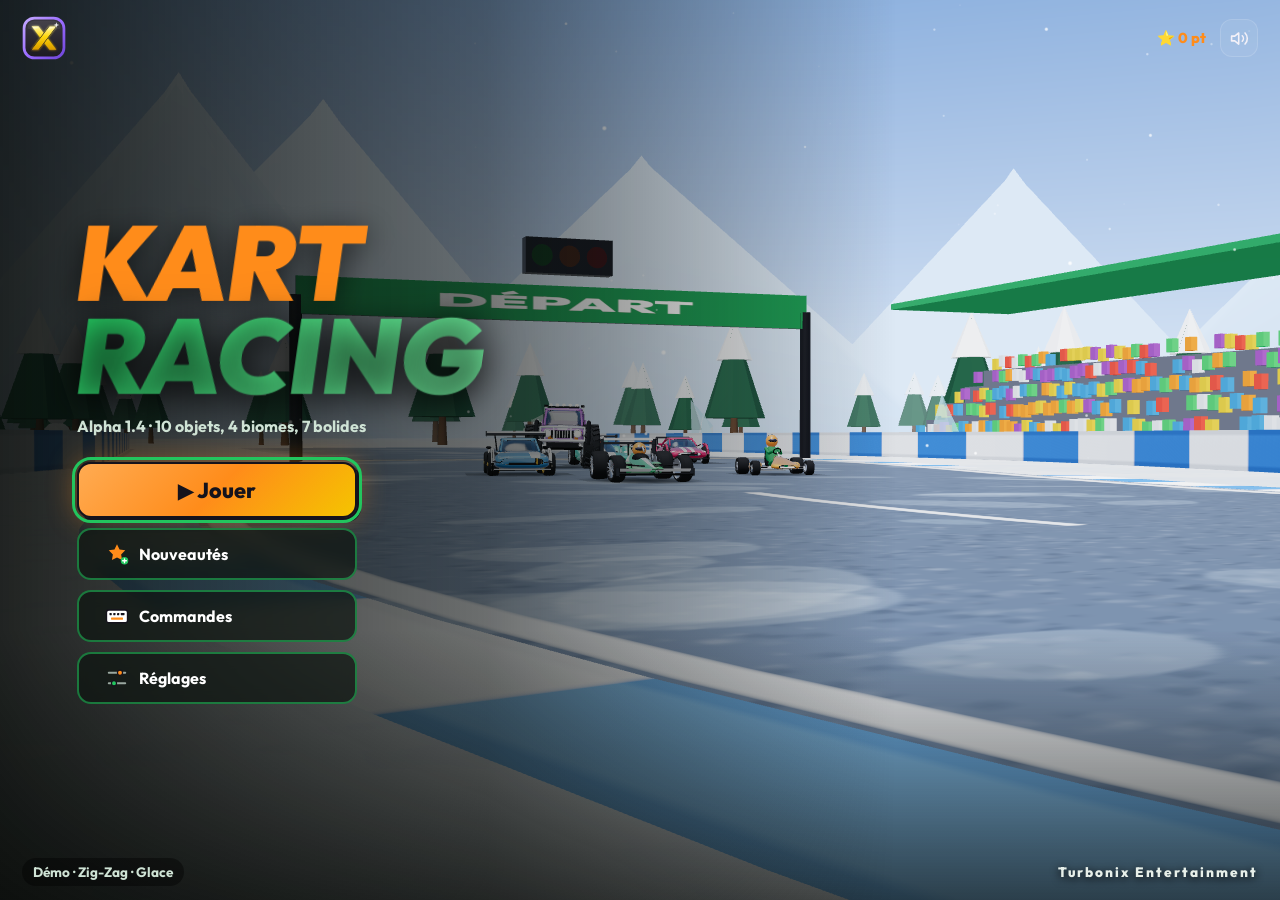
==== src/index.html @ 61559fd5 "Kart Racing Alpha 1.4 : objets, biomes, cinématiques et refonte complète Premier commit du projet. I" ====
<!DOCTYPE html>
<html lang="fr">
<head>
    <meta charset="UTF-8">
    <meta name="viewport" content="width=device-width, initial-scale=1, viewport-fit=cover">
    <meta name="theme-color" content="#0d0c12">
    <title>Kart Racing — Turbonix</title>
    <link rel="icon" href="./logo.svg" type="image/svg+xml">
    <script>
        // Applique le thème avant l'affichage pour éviter un flash
        (function () {
            var theme = null;
            try { theme = JSON.parse(localStorage.getItem('kartRacing_v2')).settings.theme; } catch (e) {}
            document.documentElement.dataset.theme = theme || (matchMedia('(prefers-color-scheme: light)').matches ? 'light' : 'dark');
        })();
    </script>
    <!-- build:css -->
    <link rel="stylesheet" href="./turbonix.css">
    <link rel="stylesheet" href="./style.css">
    <!-- /build:css -->
</head>
<body>
    <div id="game-canvas" aria-hidden="true"></div>

    <!-- =================== CHARGEMENT =================== -->
    <div id="loading" role="status" aria-live="polite">
        <div class="load-inner">
            <img class="load-logo" src="./logo.svg" alt="" width="84" height="84">
            <div class="load-title">Kart <span>Racing</span></div>
            <div id="load-sub" class="load-sub">Turbonix Entertainment</div>
            <div class="load-track">
                <div class="load-road"></div>
                <div id="load-car" class="load-car" aria-hidden="true">
                    <svg viewBox="0 0 64 28"><path d="M6 20h52c2 0 3-1 3-3v-3c0-2-2-3-4-3l-9-1-8-6H22l-8 6-7 1c-2 0-4 2-4 4v2c0 2 1 3 3 3z" fill="#ff8c1a"/><path d="M23 7h15l6 4H18z" fill="#bfe8ff"/><circle cx="17" cy="21" r="5" fill="#15131c"/><circle cx="47" cy="21" r="5" fill="#15131c"/><circle cx="17" cy="21" r="2" fill="#ddd"/><circle cx="47" cy="21" r="2" fill="#ddd"/><rect x="28" y="12" width="14" height="3" rx="1" fill="#22c55e"/></svg>
                </div>
                <div id="load-bar" class="load-bar"><span id="load-fill"></span></div>
            </div>
            <div class="load-row"><span id="load-label">Démarrage</span><span id="load-pct">0 %</span></div>
            <p id="load-tip" class="load-tip"></p>
        </div>
        <p class="load-studio">Turbonix Entertainment</p>
    </div>

    <!-- =================== ÉCRAN TITRE =================== -->
    <div id="title" class="title-screen" hidden>
        <div class="title-vignette" aria-hidden="true"></div>
        <div class="title-top">
            <span class="logo"><img src="./logo.svg" alt="Logo Turbonix" width="44" height="44"></span>
            <div class="title-top-right">
                <span id="title-points" class="points-pill"></span>
                <button id="title-sound" class="hbtn" title="Sons" aria-label="Activer ou couper les sons">
                    <svg class="on" viewBox="0 0 24 24"><path d="M11 5 6 9H2v6h4l5 4z"/><path d="M15.5 8.5a5 5 0 0 1 0 7"/><path d="M19 5a10 10 0 0 1 0 14"/></svg>
                    <svg class="off" viewBox="0 0 24 24"><path d="M11 5 6 9H2v6h4l5 4z"/><path d="m22 9-6 6"/><path d="m16 9 6 6"/></svg>
                </button>
            </div>
        </div>
        <div class="title-main">
            <h1 class="game-logo"><span class="l1">KART</span><span class="l2">RACING</span></h1>
            <p class="title-version"><span id="title-version"></span> · <span id="title-tagline">10 objets, 4 biomes, 7 bolides</span></p>
            <nav class="title-menu" aria-label="Menu principal">
                <button id="t-play" class="btn btn-primary">▶ Jouer</button>
                <button id="t-news" class="btn title-btn"><span data-icon="news"></span>Nouveautés</button>
                <button id="t-help" class="btn title-btn"><span data-icon="keys"></span>Commandes</button>
                <button id="t-settings" class="btn title-btn"><span data-icon="settings"></span>Réglages</button>
            </nav>
        </div>
        <div class="title-bottom">
            <span id="demo-tag" class="demo-tag"></span>
            <span class="title-studio">Turbonix Entertainment</span>
        </div>
    </div>

    <!-- =================== PRÉPARATION DE LA COURSE =================== -->
    <div id="menu" class="screen" hidden>
        <div class="bg-blobs" aria-hidden="true"><span></span><span></span><span></span></div>

        <header class="site-header">
            <div class="header-inner">
                <div class="header-left">
                    <button id="btn-home" class="hbtn" title="Accueil" aria-label="Retour à l'accueil"><svg viewBox="0 0 24 24"><path d="M15 18l-6-6 6-6"/></svg></button>
                    <h1 class="site-title">Kart <span>Racing</span> <small id="version" class="version-tag"></small></h1>
                </div>
                <div class="header-right">
                    <span id="points-display" class="points-pill" title="Points de médailles"></span>
                    <button id="btn-sound" class="hbtn" title="Sons activés" aria-label="Activer ou couper les sons">
                        <svg class="on" viewBox="0 0 24 24"><path d="M11 5 6 9H2v6h4l5 4z"/><path d="M15.5 8.5a5 5 0 0 1 0 7"/><path d="M19 5a10 10 0 0 1 0 14"/></svg>
                        <svg class="off" viewBox="0 0 24 24"><path d="M11 5 6 9H2v6h4l5 4z"/><path d="m22 9-6 6"/><path d="m16 9 6 6"/></svg>
                    </button>
                    <button id="btn-help" class="hbtn" title="Commandes" aria-label="Voir les commandes">
                        <svg viewBox="0 0 24 24"><rect x="2" y="6" width="20" height="13" rx="2"/><path d="M6 10h.01M10 10h.01M14 10h.01M18 10h.01M7 15h10"/></svg>
                    </button>
                    <button id="btn-settings" class="hbtn" title="Réglages" aria-label="Ouvrir les réglages">
                        <svg viewBox="0 0 24 24"><path d="M4 7h10M18 7h2M4 17h2M10 17h10"/><circle cx="16" cy="7" r="2"/><circle cx="8" cy="17" r="2"/></svg>
                    </button>
                    <button id="btn-theme" class="theme-toggle" aria-label="Changer de thème" title="Mode sombre / clair">
                        <span class="theme-icon sun">☀️</span>
                        <span class="theme-icon moon">🌙</span>
                    </button>
                    <span class="logo" aria-label="Turbonix Entertainment"><img src="./logo.svg" alt="Logo Turbonix" width="44" height="44"></span>
                </div>
            </div>
        </header>

        <main class="container">
            <section class="card full play">
                <div class="stage-top">
                    <div id="mode-tabs" class="presets" role="radiogroup" aria-label="Mode de jeu"></div>
                    <p id="mode-desc" class="mode-desc"></p>
                </div>
                <div class="stage-zone showroom">
                    <div id="preview" class="preview"></div>
                    <button id="prev-car" class="arrow-btn left" aria-label="Véhicule précédent">‹</button>
                    <button id="next-car" class="arrow-btn right" aria-label="Véhicule suivant">›</button>
                    <div class="showroom-label">
                        <strong id="car-name"></strong>
                        <small id="car-desc"></small>
                    </div>
                </div>
                <div class="actions start-actions">
                    <button id="start-btn" class="btn btn-primary">🏁 Lance la course !</button>
                </div>
                <p class="hint">Astuce : <kbd>Maj</kbd> pour un saut synchro, maintiens-le en tournant pour drifter · <kbd>E</kbd> lance un objet</p>
            </section>

            <section class="card">
                <div class="card-head"><h2>Véhicule <span id="player-label" class="muted"></span></h2></div>
                <div id="vehicle-grid" class="vehicle-grid" role="radiogroup" aria-label="Véhicule"></div>
                <div id="carStatsDisplay" class="bars car-bars"></div>
                <div class="divider">
                    <h3 class="first-h3">Couleur</h3>
                    <div id="colorPicker" class="swatches" role="radiogroup" aria-label="Couleur du véhicule"></div>
                </div>
                <div id="p2-panel" class="divider" hidden>
                    <h3 class="first-h3">Joueur 2</h3>
                    <div class="options-row">
                        <label class="field">Véhicule <select id="p2-vehicle" class="select"></select></label>
                        <label class="field">Couleur <select id="p2-color" class="select"></select></label>
                    </div>
                </div>
            </section>

            <section class="card">
                <div class="card-head"><h2>Circuit</h2></div>
                <div id="track-grid" class="track-grid" role="radiogroup" aria-label="Circuit"></div>
                <p id="track-desc" class="muted small track-desc"></p>
                <h3>Biome</h3>
                <div id="biome-grid" class="biome-grid" role="radiogroup" aria-label="Biome"></div>
                <p id="biome-desc" class="muted small"></p>
                <div class="options-row divider">
                    <label id="lap-field" class="field">Tours
                        <select id="lapCount" class="select">
                            <option value="1">1 tour</option>
                            <option value="3">3 tours</option>
                            <option value="5">5 tours</option>
                            <option value="10">10 tours</option>
                            <option value="20">20 tours</option>
                        </select>
                    </label>
                    <label id="bots-field" class="field">Adversaires
                        <select id="botCount" class="select">
                            <option value="0">Aucun</option>
                            <option value="1">1</option>
                            <option value="3">3</option>
                            <option value="5">5</option>
                        </select>
                    </label>
                    <label id="diff-field" class="field">Difficulté
                        <select id="difficulty" class="select">
                            <option value="easy">Facile</option>
                            <option value="normal">Normal</option>
                            <option value="hard">Difficile</option>
                        </select>
                    </label>
                </div>
                <div id="best-time-display" class="info alt best-time"></div>
            </section>

            <section class="card full">
                <div class="card-head"><h2>Les 10 objets des boîtes mystère</h2><span class="muted small">Ramasse une boîte, puis lance l'objet avec <kbd>E</kbd></span></div>
                <div id="items-grid" class="items-grid"></div>
            </section>
        </main>

        <footer class="site-footer">
            <p><span id="year"></span> Turbonix Entertainment. Tous droits réservés.</p>
        </footer>
    </div>

    <!-- =================== EN COURSE =================== -->
    <div id="hud-root" hidden></div>
    <canvas id="minimap" width="220" height="220" hidden aria-hidden="true"></canvas>
    <button id="pause-btn" class="hbtn" hidden aria-label="Pause" title="Pause (Échap)">
        <svg viewBox="0 0 24 24"><path d="M8 5v14M16 5v14"/></svg>
    </button>
    <div id="countdown" aria-live="assertive"></div>

    <!-- Cinématique : bandes noires et carte du circuit -->
    <div id="intro" hidden>
        <div class="cine-bar top"></div>
        <div class="cine-bar bottom"></div>
        <div class="intro-card">
            <small id="intro-kicker"></small>
            <strong id="intro-track"></strong>
            <span id="intro-biome"></span>
        </div>
        <p class="intro-skip">Appuie sur une touche pour passer</p>
    </div>
    <div id="finish-banner" hidden><span id="finish-text"></span><small id="finish-sub"></small></div>
    <div id="cut-flash" aria-hidden="true"></div>

    <div id="touch-controls" hidden>
        <div class="touch-left">
            <button data-touch="left" aria-label="Gauche">◀</button>
            <button data-touch="right" aria-label="Droite">▶</button>
        </div>
        <div class="touch-right">
            <button data-touch="item" aria-label="Objet">★</button>
            <button data-touch="jump" aria-label="Saut">⤒</button>
            <button data-touch="drift" aria-label="Saut synchro et drift">⟳</button>
            <button data-touch="brake" aria-label="Frein">■</button>
            <button data-touch="gas" class="gas" aria-label="Accélérer">▲</button>
        </div>
    </div>

    <!-- =================== SUPERPOSITIONS =================== -->
    <div id="pause-overlay" class="overlay" hidden>
        <div class="panel">
            <h2>Pause</h2>
            <button id="resume-btn" class="btn btn-primary">▶ Reprendre</button>
            <button id="restart-btn" class="btn btn-ghost">🔁 Recommencer</button>
            <button id="pause-help-btn" class="btn btn-ghost">⌨️ Commandes</button>
            <button id="pause-settings-btn" class="btn btn-ghost">🎚️ Réglages</button>
            <button id="quit-btn" class="btn btn-ghost">🚪 Quitter</button>
        </div>
    </div>

    <div id="results-overlay" class="overlay" hidden>
        <div class="panel wide">
            <div id="results-title" class="result-title"></div>
            <p id="results-sub" class="muted small"></p>
            <div id="results-body"></div>
            <div class="row">
                <button id="results-next" class="btn btn-primary"></button>
                <button id="results-menu" class="btn btn-ghost">Menu</button>
            </div>
        </div>
    </div>

    <div id="help-overlay" class="overlay top" hidden>
        <div class="panel wide">
            <h2>Commandes</h2>
            <div class="help-grid">
                <div>
                    <h3>⌨️ Clavier (solo)</h3>
                    <table class="keys">
                        <tr><td>Accélérer</td><td><kbd>Z</kbd> ou <kbd>W</kbd> / <kbd>↑</kbd></td></tr>
                        <tr><td>Freiner, reculer</td><td><kbd>S</kbd> / <kbd>↓</kbd></td></tr>
                        <tr><td>Tourner</td><td><kbd>Q</kbd> ou <kbd>A</kbd> et <kbd>D</kbd> / <kbd>←</kbd> <kbd>→</kbd></td></tr>
                        <tr><td>Saut synchro</td><td>appuie sur <kbd>Maj</kbd></td></tr>
                        <tr><td>Drift</td><td>garde <kbd>Maj</kbd> en tournant</td></tr>
                        <tr><td>Lancer un objet</td><td><kbd>E</kbd></td></tr>
                        <tr><td>Grand saut (Monster Truck)</td><td><kbd>Espace</kbd></td></tr>
                        <tr><td>Retour sur la piste</td><td><kbd>R</kbd></td></tr>
                        <tr><td>Changer de caméra</td><td><kbd>C</kbd></td></tr>
                        <tr><td>Pause / Son</td><td><kbd>Échap</kbd> / <kbd>M</kbd></td></tr>
                    </table>
                </div>
                <div>
                    <h3>👥 2 joueurs</h3>
                    <table class="keys">
                        <tr><td>J1</td><td><kbd>Z</kbd><kbd>Q</kbd><kbd>S</kbd><kbd>D</kbd>, <kbd>Maj G</kbd> saut et drift, <kbd>E</kbd> objet, <kbd>Espace</kbd> grand saut, <kbd>R</kbd> retour</td></tr>
                        <tr><td>J2</td><td><kbd>↑</kbd><kbd>←</kbd><kbd>↓</kbd><kbd>→</kbd>, <kbd>Maj D</kbd> saut et drift, <kbd>L</kbd> objet, <kbd>Entrée</kbd> grand saut, <kbd>K</kbd> retour</td></tr>
                    </table>
                    <h3>🎮 Manette</h3>
                    <p class="muted small">Gâchette droite ou A : accélérer. Gâchette gauche ou B : freiner. Stick : tourner. Bumper : saut synchro et drift. X : objet. Y : grand saut. Start : pause.</p>
                    <h3>💡 Astuces</h3>
                    <p class="muted small">Le saut synchro passe par-dessus les flaques. Garde le drift dans un virage : la fumée passe au vert puis à l'orange, relâche pour un boost. Sur la glace, freine plus tôt.</p>
                </div>
            </div>
            <div class="row"><button id="help-close" class="btn btn-primary">Fermer</button></div>
        </div>
    </div>

    <div id="news-overlay" class="overlay top" hidden>
        <div class="panel wide news-panel">
            <h2>Nouveautés</h2>
            <div id="news-body" class="news-body"></div>
            <div class="row"><button id="news-close" class="btn btn-primary">Fermer</button></div>
        </div>
    </div>

    <div id="settings-overlay" class="overlay top" hidden>
        <div class="panel">
            <h2>Réglages</h2>
            <label class="field">🎵 Musique <input id="set-music" class="range" type="range" min="0" max="1" step="0.05"></label>
            <label class="field">🔊 Effets <input id="set-sfx" class="range" type="range" min="0" max="1" step="0.05"></label>
            <label class="switch"><input id="set-muted" type="checkbox"><span class="switch-track"><span class="switch-thumb"></span></span>Couper tout le son</label>
            <label class="switch"><input id="set-shadows" type="checkbox"><span class="switch-track"><span class="switch-thumb"></span></span>Ombres (à couper sur une petite machine)</label>
            <label class="switch"><input id="set-intro" type="checkbox"><span class="switch-track"><span class="switch-thumb"></span></span>Cinématique avant chaque course</label>
            <div class="row">
                <button id="reset-btn" class="btn btn-small btn-danger">Effacer la progression</button>
                <button id="settings-close" class="btn btn-small">Fermer</button>
            </div>
        </div>
    </div>

    <div id="confirm-overlay" class="overlay top" hidden>
        <div class="panel">
            <h2 id="confirm-message"></h2>
            <div class="row">
                <button id="confirm-no" class="btn btn-small">Non</button>
                <button id="confirm-yes" class="btn btn-small btn-danger">Oui</button>
            </div>
        </div>
    </div>

    <div id="fatal-overlay" class="overlay top" hidden>
        <div class="panel">
            <h2>Impossible de lancer le jeu</h2>
            <p id="fatal-message" class="muted"></p>
        </div>
    </div>

    <!-- build:changelog -->
    <script type="text/markdown" id="changelog-src"></script>
    <!-- /build:changelog -->

    <noscript><p style="color:#fff;padding:20px">Kart Racing a besoin de JavaScript pour fonctionner.</p></noscript>

    <!-- build:importmap -->
    <script type="importmap">{ "imports": { "three": "../vendor/three.module.js" } }</script>
    <!-- /build:importmap -->
    <!-- build:main -->
    <script type="module" src="./main.js"></script>
    <!-- /build:main -->
    <script nomodule>document.getElementById('fatal-overlay').hidden = false; document.getElementById('fatal-message').textContent = 'Ce navigateur est trop ancien. Essaie une version récente de Chrome, Edge ou Firefox.';</script>
</body>
</html>
---- src/turbonix.css ----
/* ==========================================================================
   TURBONIX — Style commun des mini-sites Turbonix Entertainment
   Version 1.0 · tiré du site « Pile ou Face »
   Documentation complète : STYLE-TURBONIX.md

   À mettre dans le <head> de chaque site :
     <link rel="preconnect" href="https://fonts.googleapis.com">
     <link rel="preconnect" href="https://fonts.gstatic.com" crossorigin>
     <link href="https://fonts.googleapis.com/css2?family=Outfit:wght@400;500;600;700;800;900&display=swap" rel="stylesheet">
     <link rel="stylesheet" href="turbonix.css">
   ========================================================================== */


/* ---------- 1. Couleurs, polices, arrondis (variables) ---------- */

:root {
  /* Couleurs de marque (identiques en clair et en sombre) */
  --yellow: #ffd60a;
  --yellow-light: #ffe45c;
  --yellow-dark: #e6b800;
  --mauve: #9b6dff;
  --mauve-light: #c9b0ff;
  --mauve-dark: #6f45d9;
  --mauve-deep: #2d1b57;
  --black: #0d0c12;
  --ink: #15131c;
  --white: #ffffff;

  /* Thème clair */
  --bg: #f4f2fa;
  --surface: rgba(255, 255, 255, 0.72);
  --surface-solid: #ffffff;
  --surface-2: rgba(236, 233, 245, 0.85);
  --text: #15131c;
  --muted: #6b6878;
  --border: rgba(120, 110, 150, 0.22);
  --mauve-soft: rgba(155, 109, 255, 0.14);
  --btn-shadow: #15131c;
  --shadow: 0 10px 40px rgba(60, 40, 120, 0.12);
  --warn: #a87900;
  --error: #d6336c;
  --stage-bg: radial-gradient(ellipse at 50% 30%, #3f3558 0%, #241d33 55%, #15111d 100%);
  --blob-1: rgba(255, 214, 10, 0.35);
  --blob-2: rgba(155, 109, 255, 0.35);
  --blob-3: rgba(155, 109, 255, 0.2);

  /* Formes et mouvements */
  --radius: 20px;
  --ease: cubic-bezier(0.22, 0.8, 0.3, 1);
  --spring: cubic-bezier(0.34, 1.56, 0.64, 1);
  --font: "Outfit", "Segoe UI", system-ui, -apple-system, sans-serif;
  --mono: Consolas, "Courier New", monospace;
}

:root[data-theme="dark"] {
  --bg: #08070c;
  --surface: rgba(22, 20, 31, 0.72);
  --surface-solid: #16141f;
  --surface-2: rgba(38, 34, 52, 0.8);
  --text: #f3f1f8;
  --muted: #a39fb3;
  --border: rgba(155, 109, 255, 0.18);
  --mauve-soft: rgba(155, 109, 255, 0.18);
  --btn-shadow: #9b6dff;
  --shadow: 0 10px 40px rgba(0, 0, 0, 0.5);
  --warn: #ffd60a;
  --error: #ff6b9a;
  --stage-bg: radial-gradient(ellipse at 50% 30%, #2a1f45 0%, #140f22 55%, #0a0812 100%);
  --blob-1: rgba(255, 214, 10, 0.16);
  --blob-2: rgba(155, 109, 255, 0.3);
  --blob-3: rgba(111, 69, 217, 0.25);
}


/* ---------- 2. Base ---------- */

* { box-sizing: border-box; margin: 0; padding: 0; }

html { scroll-behavior: smooth; }

body {
  font-family: var(--font);
  background: var(--bg);
  color: var(--text);
  min-height: 100vh;
  display: flex;
  flex-direction: column;
  overflow-x: hidden;
  transition: background 0.5s var(--ease), color 0.5s var(--ease);
}

button { font: inherit; cursor: pointer; color: inherit; }
input, select, textarea { font: inherit; color: var(--text); }
input:focus, select:focus, textarea:focus {
  outline: none;
  border-color: var(--mauve) !important;
  box-shadow: 0 0 0 4px var(--mauve-soft);
}

.hidden { display: none !important; }
.muted { color: var(--muted); }
.small { font-size: 0.85rem; }
.error { color: var(--error); font-size: 0.82rem; }
.warn { color: var(--warn); font-size: 0.82rem; }

code, kbd {
  font-family: var(--mono);
  background: var(--surface-2);
  border: 1px solid var(--border);
  border-radius: 5px;
  padding: 0 5px;
  font-size: 0.85em;
}

h2 { font-size: 1.3rem; font-weight: 800; letter-spacing: -0.3px; }
/* Petit losange jaune → mauve devant chaque titre de carte */
h2::before {
  content: "";
  display: inline-block;
  width: 10px;
  height: 10px;
  margin-right: 10px;
  border-radius: 3px;
  background: linear-gradient(135deg, var(--yellow), var(--mauve));
  vertical-align: middle;
  transform: rotate(45deg);
}
h3 { font-size: 1rem; font-weight: 700; margin: 20px 0 10px; }


/* ---------- 3. Fond animé (3 taches floues qui dérivent) ---------- */
/* <div class="bg-blobs" aria-hidden="true"><span></span><span></span><span></span></div> */

.bg-blobs {
  position: fixed;
  inset: 0;
  z-index: -1;
  overflow: hidden;
  pointer-events: none;
}
.bg-blobs span {
  position: absolute;
  width: 55vmax;
  height: 55vmax;
  border-radius: 50%;
  filter: blur(80px);
  animation: tx-drift 26s ease-in-out infinite alternate;
  transition: background 0.6s;
}
.bg-blobs span:nth-child(1) { background: var(--blob-1); top: -20vmax; right: -15vmax; }
.bg-blobs span:nth-child(2) { background: var(--blob-2); bottom: -25vmax; left: -20vmax; animation-duration: 32s; }
.bg-blobs span:nth-child(3) { background: var(--blob-3); top: 30%; left: 40%; width: 35vmax; height: 35vmax; animation-duration: 22s; }


/* ---------- 4. Header ---------- */

.site-header {
  background: rgba(13, 12, 18, 0.88);
  backdrop-filter: blur(14px);
  -webkit-backdrop-filter: blur(14px);
  border-bottom: 3px solid var(--yellow);
  box-shadow: 0 4px 30px rgba(255, 214, 10, 0.12);
  position: sticky;
  top: 0;
  z-index: 20;
}
.header-inner {
  max-width: 1240px;
  margin: 0 auto;
  padding: 12px 20px;
  display: flex;
  align-items: center;
  justify-content: space-between;
  gap: 12px;
}
.site-title {
  color: var(--white);
  font-size: 1.6rem;
  font-weight: 900;
  letter-spacing: -0.5px;
  white-space: nowrap;
}
/* Le mot mis en avant dans le titre (ex. « ou » dans « Pile ou Face ») */
.site-title span {
  background: linear-gradient(120deg, var(--mauve), var(--mauve-light));
  -webkit-background-clip: text;
  background-clip: text;
  color: transparent;
}
.header-right { display: flex; align-items: center; gap: 8px; }
.logo img { display: block; transition: transform 0.5s var(--spring); }
.logo:hover img { transform: rotate(-10deg) scale(1.1); }

/* Boutons-icônes du header (son, vibration, partage, effacer…) */
.hbtn {
  width: 38px;
  height: 38px;
  display: grid;
  place-items: center;
  border-radius: 12px;
  border: 1.5px solid rgba(255, 255, 255, 0.14);
  background: rgba(255, 255, 255, 0.06);
  color: #f3f1f8;
  transition: background 0.25s, border-color 0.25s, transform 0.3s var(--spring), color 0.25s;
}
.hbtn svg {
  width: 19px;
  height: 19px;
  fill: none;
  stroke: currentColor;
  stroke-width: 2;
  stroke-linecap: round;
  stroke-linejoin: round;
}
.hbtn:hover { border-color: var(--mauve); background: rgba(155, 109, 255, 0.2); transform: translateY(-2px); }
.hbtn:active { transform: scale(0.92); }
/* Bouton à deux états : <svg class="on">…</svg><svg class="off">…</svg>, classe .off sur le bouton */
.hbtn .off { display: none; }
.hbtn.off { color: #8a879a; }
.hbtn.off .on { display: none; }
.hbtn.off .off { display: block; }
.hbtn.danger:hover { border-color: #ff6b9a; background: rgba(255, 107, 154, 0.18); color: #ff8fb3; }

/* Interrupteur clair / sombre */
.theme-toggle {
  position: relative;
  width: 64px;
  height: 34px;
  border-radius: 999px;
  border: 2px solid var(--mauve);
  background: #26222f;
  overflow: hidden;
  flex-shrink: 0;
}
.theme-toggle::after {
  content: "";
  position: absolute;
  top: 4px;
  left: 4px;
  width: 22px;
  height: 22px;
  border-radius: 50%;
  background: var(--yellow);
  box-shadow: 0 0 12px rgba(255, 214, 10, 0.7);
  transition: transform 0.5s var(--spring), background 0.4s, box-shadow 0.4s;
}
:root[data-theme="dark"] .theme-toggle::after {
  transform: translateX(30px);
  background: var(--mauve);
  box-shadow: 0 0 12px rgba(155, 109, 255, 0.8);
}
.theme-icon { position: absolute; top: 50%; font-size: 0.8rem; transform: translateY(-50%); transition: opacity 0.3s; }
.theme-icon.sun { right: 8px; }
.theme-icon.moon { left: 8px; opacity: 0; }
:root[data-theme="dark"] .theme-icon.sun { opacity: 0; }
:root[data-theme="dark"] .theme-icon.moon { opacity: 1; }


/* ---------- 5. Disposition de la page ---------- */

.container {
  flex: 1;
  width: 100%;
  max-width: 1240px;
  margin: 0 auto;
  padding: 28px 20px 48px;
  display: grid;
  grid-template-columns: 1.15fr 1fr;
  gap: 22px;
  align-items: start;
}
/* Carte qui prend toute la largeur (zone principale, personnalisation…) */
.full { grid-column: 1 / -1; }

.card {
  background: var(--surface);
  backdrop-filter: blur(18px);
  -webkit-backdrop-filter: blur(18px);
  border-radius: var(--radius);
  box-shadow: var(--shadow);
  padding: 24px;
  border: 1px solid var(--border);
  transition: background 0.5s var(--ease), border-color 0.5s var(--ease);
  animation: tx-rise 0.7s var(--ease) both;
  scroll-margin-top: 90px;
  min-width: 0;
}
.card:nth-child(2) { animation-delay: 0.08s; }
.card:nth-child(3) { animation-delay: 0.16s; }
.card:nth-child(4) { animation-delay: 0.24s; }

.card-head {
  display: flex;
  align-items: center;
  justify-content: space-between;
  flex-wrap: wrap;
  gap: 12px;
  margin-bottom: 14px;
}

/* Séparateur pointillé à l'intérieur d'une carte */
.divider { margin-top: 18px; padding-top: 14px; border-top: 1px dashed var(--border); }
.hint { text-align: center; margin-top: 14px; font-size: 0.8rem; color: var(--muted); }


/* ---------- 6. Boutons ---------- */

.btn {
  border: 2px solid var(--text);
  border-radius: 14px;
  padding: 12px 26px;
  font-weight: 700;
  background: var(--surface-solid);
  transition: transform 0.25s var(--spring), background 0.2s, box-shadow 0.25s, border-color 0.2s;
}
.btn:hover:not(:disabled) { transform: translateY(-2px); }
.btn:active:not(:disabled) { transform: translateY(2px) scale(0.98); }
.btn:disabled { opacity: 0.55; cursor: not-allowed; }

/* Bouton principal : jaune, ombre décalée « cartoon » + halo + reflet qui passe */
.btn-primary {
  position: relative;
  overflow: hidden;
  background: linear-gradient(135deg, var(--yellow-light), var(--yellow) 50%, #f5c400);
  color: var(--ink);
  border-color: var(--ink);
  box-shadow: 4px 4px 0 var(--btn-shadow), 0 0 30px rgba(255, 214, 10, 0.35);
  font-size: 1.2rem;
  font-weight: 800;
  min-width: 240px;
}
.btn-primary::after {
  content: "";
  position: absolute;
  inset: 0;
  background: linear-gradient(110deg, transparent 30%, rgba(255, 255, 255, 0.65) 50%, transparent 70%);
  transform: translateX(-120%);
  animation: tx-shine 3.5s ease-in-out infinite;
}
.btn-primary:hover:not(:disabled) { box-shadow: 6px 6px 0 var(--btn-shadow), 0 0 40px rgba(255, 214, 10, 0.5); }
.btn-primary:active:not(:disabled) { box-shadow: 1px 1px 0 var(--btn-shadow); }
/* Pendant une action (ajouter la classe .busy sur <body>), le bouton principal pulse */
body.busy .btn-primary { animation: tx-pulse 0.9s ease-in-out infinite; }

.btn-ghost:hover:not(:disabled) { background: var(--mauve-soft); border-color: var(--mauve); }

.btn-small {
  padding: 7px 13px;
  font-size: 0.85rem;
  border-width: 1.5px;
  border-radius: 10px;
}
.btn-small:hover:not(:disabled) { background: var(--mauve-soft); border-color: var(--mauve); }

.btn-danger { background: #e8336f; border-color: #e8336f; color: #fff; }
.btn-danger:hover:not(:disabled) { background: #cc2259 !important; border-color: #cc2259 !important; }

/* Petit bouton carré avec un emoji (ex. 🎲 « au hasard ») */
.icon-btn {
  width: 44px;
  min-height: 40px;
  flex-shrink: 0;
  border: 1.5px solid var(--border);
  border-radius: 12px;
  background: var(--surface-2);
  font-size: 1.1rem;
  transition: transform 0.4s var(--spring), border-color 0.2s;
}
.icon-btn:hover { border-color: var(--mauve); transform: rotate(-20deg) scale(1.08); }
.icon-btn:active { transform: rotate(200deg) scale(0.92); }

.actions { display: flex; gap: 12px; flex-wrap: wrap; justify-content: center; }


/* ---------- 7. Pastilles, sélecteurs, onglets ---------- */

/* Pastilles cliquables (préréglages : D4, D6… ou Euro, Dollar…) */
.presets { display: flex; flex-wrap: wrap; gap: 6px; }
.chip {
  border: 1.5px solid var(--border);
  background: var(--surface-2);
  border-radius: 999px;
  padding: 6px 13px;
  font-weight: 700;
  font-size: 0.88rem;
  transition: all 0.3s var(--spring);
}
.chip:hover { border-color: var(--mauve); transform: translateY(-2px); }
.chip.active {
  background: linear-gradient(135deg, var(--mauve), var(--mauve-dark));
  border-color: var(--mauve);
  color: var(--white);
  box-shadow: 0 4px 14px rgba(155, 109, 255, 0.4);
}

/* Choix entre 2 options avec une pilule mauve qui glisse.
   <div class="pill-switch" data-active="0"><span class="pill-indicator"></span>
     <button class="active">🪙 Pièce</button><button>🎲 Dé</button></div>
   Mettre data-active="1" pour la 2e option. */
.pill-switch {
  position: relative;
  display: grid;
  grid-template-columns: 1fr 1fr;
  width: 240px;
  padding: 4px;
  border-radius: 999px;
  background: var(--surface-2);
  border: 1px solid var(--border);
}
.pill-indicator {
  position: absolute;
  top: 4px;
  bottom: 4px;
  left: 4px;
  width: calc(50% - 4px);
  border-radius: 999px;
  background: linear-gradient(135deg, var(--mauve), var(--mauve-dark));
  box-shadow: 0 4px 16px rgba(155, 109, 255, 0.45);
  transition: transform 0.5s var(--spring);
}
.pill-switch[data-active="1"] .pill-indicator { transform: translateX(100%); }
.pill-switch button {
  position: relative;
  border: none;
  background: none;
  padding: 8px 0;
  font-weight: 700;
  border-radius: 999px;
  transition: color 0.3s;
}
.pill-switch button.active { color: var(--white); }

/* Petit sélecteur à chiffres avec indicateur jaune (ex. « Comparer 1 · 2 · 3 »).
   Mettre data-active="0|1|2" sur .seg */
.seg {
  position: relative;
  display: grid;
  grid-template-columns: repeat(3, 40px);
  padding: 3px;
  border-radius: 12px;
  background: var(--surface-2);
  border: 1px solid var(--border);
}
.seg button { position: relative; border: none; background: none; padding: 5px 0; font-weight: 800; transition: color 0.3s; }
.seg button.active { color: var(--ink); }
.seg-indicator {
  position: absolute;
  top: 3px;
  bottom: 3px;
  left: 3px;
  width: 40px;
  border-radius: 9px;
  background: var(--yellow);
  box-shadow: 0 0 14px rgba(255, 214, 10, 0.45);
  transition: transform 0.45s var(--spring);
}
.seg[data-active="1"] .seg-indicator { transform: translateX(40px); }
.seg[data-active="2"] .seg-indicator { transform: translateX(80px); }

/* Onglets (ex. objets A / B / C) */
.tabs { display: flex; gap: 8px; margin-bottom: 14px; flex-wrap: wrap; }
.tab {
  display: flex;
  align-items: center;
  gap: 8px;
  padding: 5px 12px 5px 5px;
  border-radius: 12px;
  border: 1.5px solid var(--border);
  background: var(--surface-2);
  font-weight: 700;
  transition: all 0.25s var(--ease);
}
.tab.active { border-color: var(--mauve); background: var(--mauve-soft); box-shadow: 0 0 16px rgba(155, 109, 255, 0.25); }

/* Badge lettre (A mauve nuit, B jaune, C blanc) */
.badge {
  display: inline-grid;
  place-items: center;
  width: 26px;
  height: 26px;
  border-radius: 8px;
  font-weight: 900;
  font-size: 0.85rem;
  background: var(--mauve-deep);
  color: var(--yellow);
  flex-shrink: 0;
}
.badge.b { background: var(--yellow); color: var(--ink); }
.badge.c { background: #ffffff; color: var(--mauve-dark); border: 1.5px solid var(--mauve); }


/* ---------- 8. Champs de saisie ---------- */

.field { display: flex; flex-direction: column; gap: 6px; }
.field label { font-weight: 600; font-size: 0.9rem; }
.field label small { color: var(--muted); font-weight: 400; }
.field-row { display: flex; gap: 8px; }
.field-row.wrap { flex-wrap: wrap; }
.input,
.field input[type="number"],
.field input[type="text"] {
  width: 180px;
  padding: 10px 12px;
  border: 1.5px solid var(--border);
  border-radius: 12px;
  background: var(--surface-2);
  font-weight: 700;
  font-size: 1rem;
  transition: border-color 0.2s, box-shadow 0.2s;
}
.input.grow { width: auto; flex: 1; min-width: 0; }

/* Interrupteur on/off
   <label class="switch"><input type="checkbox"><span class="switch-track"><span class="switch-thumb"></span></span>Texte</label> */
.switch { display: flex; align-items: center; gap: 10px; cursor: pointer; font-weight: 700; font-size: 0.9rem; }
.switch input { position: absolute; opacity: 0; pointer-events: none; }
.switch-track {
  width: 48px;
  height: 28px;
  border-radius: 999px;
  background: var(--border);
  position: relative;
  transition: background 0.3s var(--ease), box-shadow 0.3s;
  flex-shrink: 0;
}
.switch-thumb {
  position: absolute;
  top: 3px;
  left: 3px;
  width: 22px;
  height: 22px;
  border-radius: 50%;
  background: var(--white);
  box-shadow: 0 2px 5px rgba(0, 0, 0, 0.3);
  transition: transform 0.4s var(--spring);
}
.switch input:checked + .switch-track { background: var(--mauve); box-shadow: 0 0 14px rgba(155, 109, 255, 0.5); }
.switch input:checked + .switch-track .switch-thumb { transform: translateX(20px); }
.switch input:focus-visible + .switch-track { box-shadow: 0 0 0 4px var(--mauve-soft); }

/* Curseur dégradé mauve → jaune. Mettre style="--fill: 40%" pour la partie remplie */
.range {
  width: 100%;
  height: 8px;
  -webkit-appearance: none;
  appearance: none;
  border-radius: 99px;
  background: linear-gradient(90deg, var(--mauve), var(--yellow)) 0 / var(--fill, 0%) 100% no-repeat, var(--border);
  cursor: pointer;
}
.range::-webkit-slider-thumb {
  -webkit-appearance: none;
  width: 20px;
  height: 20px;
  border-radius: 50%;
  background: var(--white);
  border: 3px solid var(--mauve);
  box-shadow: 0 2px 8px rgba(155, 109, 255, 0.5);
  transition: transform 0.2s var(--spring);
}
.range::-webkit-slider-thumb:hover { transform: scale(1.2); }
.range::-moz-range-thumb {
  width: 16px;
  height: 16px;
  border-radius: 50%;
  background: var(--white);
  border: 3px solid var(--mauve);
}

/* Encadré d'information (mauve) ou d'avertissement (.info.alt, jaune) */
.info {
  background: var(--mauve-soft);
  border-left: 4px solid var(--mauve);
  padding: 11px 13px;
  border-radius: 10px;
  font-size: 0.88rem;
  margin-bottom: 12px;
  line-height: 1.45;
  transition: background 0.3s, border-color 0.3s;
}
.info.alt { background: rgba(255, 214, 10, 0.12); border-left-color: var(--yellow); }


/* ---------- 9. Liste de probabilités (une ligne par choix) ---------- */
/*
  <div class="prob-list">
    <div class="prob-row">
      <span class="prob-index">1</span>
      <input class="prob-name" value="Pile">
      <div class="prob-pct"><input value="50"><span class="eq"></span></div>
      <input class="range prob-range" type="range" min="0" max="100" step="0.01" style="--fill:50%">
    </div>
  </div>
  <div class="prob-total">Total : <strong>100 %</strong></div>
*/

.prob-list {
  display: flex;
  flex-direction: column;
  gap: 8px;
  max-height: 480px;
  overflow-y: auto;
  padding-right: 4px;
}
.prob-row {
  display: grid;
  grid-template-columns: auto 1fr 130px;
  grid-template-areas:
    "idx name pct"
    "idx range range";
  align-items: center;
  gap: 8px 10px;
  padding: 9px 11px;
  border-radius: 14px;
  background: var(--surface-2);
  border: 1px solid transparent;
  transition: background 0.3s, border-color 0.3s;
  animation: tx-rise 0.35s var(--ease) both;
}
.prob-row:hover { border-color: var(--border); }
.prob-row.flash { animation: tx-flash 1.2s var(--ease); }
.prob-index {
  grid-area: idx;
  min-width: 32px;
  height: 32px;
  padding: 0 6px;
  display: grid;
  place-items: center;
  background: linear-gradient(135deg, var(--mauve-deep), var(--ink));
  color: var(--yellow);
  border-radius: 10px;
  font-weight: 800;
  font-size: 0.8rem;
  align-self: start;
}
.prob-name {
  grid-area: name;
  width: 100%;
  min-width: 0;
  padding: 8px 10px;
  border: 1.5px solid var(--border);
  border-radius: 10px;
  background: var(--surface-solid);
  font-weight: 600;
}
.prob-pct { grid-area: pct; position: relative; }
.prob-pct input {
  width: 100%;
  padding: 8px 26px 8px 10px;
  border: 1.5px solid var(--border);
  border-radius: 10px;
  background: var(--surface-solid);
  text-align: right;
  font-weight: 700;
}
/* Le « % » affiché dans le champ */
.prob-pct::after {
  content: "%";
  position: absolute;
  right: 10px;
  top: 50%;
  transform: translateY(-50%);
  color: var(--muted);
  font-size: 0.85rem;
  pointer-events: none;
}
/* Quand on a tapé une fraction (1/3) ou un ratio (1:3), on cache le « % »
   et on montre l'équivalent à gauche (« = 33.33 % ») */
.prob-pct.raw::after { content: ""; }
.prob-pct.raw input { padding-right: 10px; }
.prob-pct.invalid input { border-color: var(--error); animation: tx-shake 0.3s; }
.prob-pct .eq {
  position: absolute;
  left: 10px;
  top: 50%;
  transform: translateY(-50%);
  pointer-events: none;
  font-size: 0.72rem;
  font-weight: 700;
  color: var(--mauve);
  white-space: nowrap;
}
.prob-range { grid-area: range; }

.prob-total {
  margin-top: 16px;
  padding-top: 14px;
  border-top: 1px dashed var(--border);
  display: flex;
  flex-wrap: wrap;
  align-items: center;
  gap: 10px;
  justify-content: space-between;
}
.prob-total strong { transition: color 0.3s; }
.prob-total strong.off { color: var(--warn); }

.pager { display: flex; align-items: center; flex-wrap: wrap; gap: 10px; margin-top: 12px; font-size: 0.88rem; }


/* ---------- 10. Zone de jeu / scène ---------- */
/* Fond sombre avec un halo conique qui tourne lentement (plus vite avec .rolling) */

.stage-zone {
  position: relative;
  width: 100%;
  height: 320px;
  border-radius: 22px;
  background: var(--stage-bg);
  border: 1px solid var(--border);
  overflow: hidden;
  box-shadow: inset 0 -30px 60px rgba(0, 0, 0, 0.08);
  transition: background 0.5s;
}
.stage-zone::before {
  content: "";
  position: absolute;
  inset: -40%;
  background: conic-gradient(from 0deg, transparent, rgba(255, 214, 10, 0.12), transparent 30%, rgba(155, 109, 255, 0.16), transparent 60%);
  animation: tx-spin 14s linear infinite;
  opacity: 0.7;
  pointer-events: none;
}
.stage-zone.rolling::before { animation-duration: 2.5s; opacity: 1; }
/* Onde de choc + flash jaune quand un résultat tombe (ajouter puis retirer .landed) */
.stage-zone::after {
  content: "";
  position: absolute;
  left: 50%;
  top: 55%;
  width: 40px;
  height: 40px;
  margin: -20px 0 0 -20px;
  border-radius: 50%;
  border: 3px solid var(--yellow);
  opacity: 0;
  pointer-events: none;
}
.stage-zone.landed { animation: tx-flash-zone 0.7s var(--ease); }
.stage-zone.landed::after { animation: tx-shockwave 0.9s var(--ease); }
/* Événement rare (ex. pièce sur la tranche) : la zone clignote en doré */
.stage-zone.jackpot { animation: tx-jackpot 1.2s ease-in-out 3; border-color: var(--yellow); }

/* Particules d'explosion (créées en JS, voir STYLE-TURBONIX.md) */
.particle {
  position: absolute;
  left: 50%;
  top: 50%;
  border-radius: 50%;
  pointer-events: none;
  box-shadow: 0 0 8px currentColor;
}
.particle.star {
  border-radius: 0;
  clip-path: polygon(50% 0, 61% 35%, 98% 35%, 68% 57%, 79% 91%, 50% 70%, 21% 91%, 32% 57%, 2% 35%, 39% 35%);
}

/* Bannière « INCROYABLE ! » au-dessus de la zone */
.banner {
  position: absolute;
  left: 50%;
  top: 14%;
  transform: translateX(-50%);
  display: flex;
  flex-direction: column;
  align-items: center;
  pointer-events: none;
  animation: tx-banner 3.6s var(--spring) forwards;
  z-index: 2;
}
.banner span {
  font-size: clamp(1.6rem, 5vw, 2.8rem);
  font-weight: 900;
  letter-spacing: 2px;
  background: linear-gradient(90deg, var(--yellow), #fff, var(--mauve), var(--yellow));
  background-size: 300% 100%;
  -webkit-background-clip: text;
  background-clip: text;
  color: transparent;
  filter: drop-shadow(0 0 12px rgba(255, 214, 10, 0.8));
  animation: tx-shimmer 1.2s linear infinite;
}
.banner small { color: #fff; font-weight: 800; text-shadow: 0 0 10px var(--mauve); }

/* Résultat sous la zone : petite étiquette + valeur surlignée en jaune */
.result {
  text-align: center;
  font-size: 1.2rem;
  font-weight: 700;
  min-height: 3.2em;
  display: flex;
  flex-wrap: wrap;
  align-items: center;
  justify-content: center;
  gap: 4px 8px;
  max-width: 100%;
}
.result.reveal { animation: tx-reveal 0.55s var(--spring); }
.result-label {
  font-size: 0.75rem;
  text-transform: uppercase;
  letter-spacing: 1.5px;
  color: var(--muted);
}
.result strong {
  background: linear-gradient(135deg, var(--yellow-light), var(--yellow));
  color: var(--ink);
  padding: 3px 12px;
  border-radius: 8px;
  line-height: 1.7;
  box-shadow: 0 4px 18px rgba(255, 214, 10, 0.35);
  -webkit-box-decoration-break: clone;
  box-decoration-break: clone;
  overflow-wrap: anywhere;
}
.result .line { flex-basis: 100%; }
.jackpot-title {
  flex-basis: 100%;
  font-size: 1.4rem;
  font-weight: 900;
  letter-spacing: 3px;
  color: var(--yellow);
  text-shadow: 0 0 14px rgba(255, 214, 10, 0.7);
}


/* ---------- 11. Statistiques et historique ---------- */

/* Chiffres clés : 4 cases (2 sur téléphone) */
.kpis { display: grid; grid-template-columns: repeat(4, 1fr); gap: 10px; margin-bottom: 18px; }
.kpi {
  background: var(--surface-2);
  border-radius: 14px;
  padding: 12px 8px;
  display: flex;
  flex-direction: column;
  align-items: center;
  text-align: center;
  min-width: 0;
  border: 1px solid var(--border);
}
.kpi-value {
  font-size: 1.3rem;
  font-weight: 900;
  max-width: 100%;
  overflow: hidden;
  text-overflow: ellipsis;
  white-space: nowrap;
}
.kpi-label { font-size: 0.72rem; color: var(--muted); text-transform: uppercase; letter-spacing: 0.8px; }

/* Barres : partie remplie = obtenu, trait vertical = visé */
.bars { display: flex; flex-direction: column; gap: 10px; }
.bar-row { font-size: 0.88rem; }
.bar-label { display: flex; justify-content: space-between; gap: 8px; margin-bottom: 4px; }
.bar-label > span { overflow: hidden; text-overflow: ellipsis; white-space: nowrap; font-weight: 600; }
.bar-label small { white-space: nowrap; font-weight: 700; }
.bar { height: 10px; background: var(--surface-2); border-radius: 99px; position: relative; border: 1px solid var(--border); }
.bar-fill {
  height: 100%;
  background: linear-gradient(90deg, var(--mauve), var(--yellow));
  border-radius: 99px;
  box-shadow: 0 0 10px rgba(155, 109, 255, 0.4);
  transition: width 0.8s var(--ease);
}
.bar-target { position: absolute; top: -4px; bottom: -4px; width: 2px; background: var(--text); border-radius: 2px; transition: left 0.8s var(--ease); }

/* Tableau de comparaison */
.compare-table { margin-bottom: 16px; overflow-x: auto; }
.compare-table table { width: 100%; border-collapse: collapse; font-size: 0.88rem; }
.compare-table th { text-align: left; color: var(--muted); font-weight: 600; font-size: 0.78rem; padding: 6px 8px; }
.compare-table td { padding: 8px; border-top: 1px solid var(--border); }
.compare-table tr { transition: background 0.2s; }
.compare-table tbody tr:hover, .compare-table tr.active { background: var(--mauve-soft); }

/* « 10 derniers » : cartes en grille, la plus récente bordée de jaune */
.recent-list {
  list-style: none;
  display: grid;
  grid-template-columns: repeat(auto-fill, minmax(190px, 1fr));
  gap: 8px;
}
.recent-item {
  display: flex;
  align-items: center;
  gap: 8px;
  min-width: 0;
  padding: 8px 12px;
  border-radius: 12px;
  background: var(--surface-2);
  border: 1px solid var(--border);
  font-size: 0.9rem;
  animation: tx-rise 0.35s var(--ease) both;
}
.recent-item:first-child { border-color: var(--yellow); box-shadow: 0 0 14px rgba(255, 214, 10, 0.25); }
.recent-item .badge { width: 22px; height: 22px; font-size: 0.75rem; }
.recent-obj { color: var(--muted); font-weight: 600; white-space: nowrap; }
.recent-arrow { color: var(--mauve); font-weight: 800; }
.recent-item strong { overflow: hidden; text-overflow: ellipsis; white-space: nowrap; }
.recent-item small { margin-left: auto; white-space: nowrap; }

/* Historique long : petites étiquettes noir/jaune et mauve/blanc en alternance */
.history { display: flex; flex-wrap: wrap; gap: 6px; max-height: 150px; overflow-y: auto; }
.history-item {
  padding: 3px 10px;
  border-radius: 8px;
  background: #1d1530;
  color: var(--yellow);
  font-size: 0.82rem;
  font-weight: 700;
  animation: tx-rise 0.3s var(--ease) both;
}
.history-item.alt { background: var(--mauve); color: var(--white); }

/* Aide repliable « Comment lire… ? » */
.help {
  margin-top: 16px;
  background: var(--surface-2);
  border: 1px solid var(--border);
  border-radius: 14px;
  padding: 10px 14px;
  font-size: 0.88rem;
}
.help summary { cursor: pointer; font-weight: 700; color: var(--mauve); }
.help ul { margin: 10px 0 4px 18px; display: flex; flex-direction: column; gap: 6px; line-height: 1.45; }


/* ---------- 12. Couleurs personnalisables ---------- */

.swatches { display: flex; flex-wrap: wrap; gap: 8px; align-items: center; }
.swatch {
  width: 30px;
  height: 30px;
  border-radius: 50%;
  border: 2px solid var(--border);
  background: var(--c);
  box-shadow: inset 0 -4px 8px rgba(0, 0, 0, 0.25);
  transition: transform 0.3s var(--spring), border-color 0.2s;
}
.swatch:hover { transform: scale(1.12); }
.swatch.active { border-color: var(--mauve); box-shadow: 0 0 0 3px var(--mauve-soft), inset 0 -4px 8px rgba(0, 0, 0, 0.25); transform: scale(1.1); }
.swatch.mini { width: 26px; height: 26px; }
.color-search { display: flex; align-items: center; gap: 8px; margin: 10px 0 4px; }
.color-preview {
  width: 34px;
  height: 34px;
  flex-shrink: 0;
  border-radius: 10px;
  border: 2px solid var(--border);
  box-shadow: inset 0 -4px 8px rgba(0, 0, 0, 0.25);
  transition: background 0.2s;
}
.color-input {
  flex: 1;
  min-width: 0;
  max-width: 220px;
  padding: 8px 10px;
  border: 1.5px solid var(--border);
  border-radius: 10px;
  background: var(--surface-2);
  font-family: var(--mono);
  font-weight: 700;
}
.color-pick {
  position: relative;
  width: 34px;
  height: 34px;
  display: grid;
  place-items: center;
  border-radius: 10px;
  border: 1.5px dashed var(--mauve);
  cursor: pointer;
  flex-shrink: 0;
}
.color-pick input { position: absolute; inset: 0; opacity: 0; cursor: pointer; width: 100%; height: 100%; }


/* ---------- 13. Fenêtres, notifications, footer ---------- */

.dialog {
  margin: auto;
  width: min(560px, calc(100vw - 32px));
  max-height: calc(100vh - 40px);
  overflow-y: auto;
  padding: 26px;
  border-radius: 22px;
  border: 1px solid var(--border);
  background: var(--surface-solid);
  color: var(--text);
  box-shadow: 0 30px 80px rgba(0, 0, 0, 0.45);
  position: relative;
}
.dialog[open] { animation: tx-pop 0.4s var(--spring); }
.dialog::backdrop { background: rgba(8, 7, 12, 0.6); backdrop-filter: blur(6px); }
.dialog.small { width: min(440px, calc(100vw - 32px)); }
.dialog h3 { margin-top: 22px; }
.dialog p { margin-bottom: 10px; line-height: 1.5; }
.dialog-close { position: absolute; top: 14px; right: 14px; }
.dialog-close button {
  width: 34px;
  height: 34px;
  border-radius: 10px;
  border: 1px solid var(--border);
  background: var(--surface-2);
}
.dialog-actions { display: flex; justify-content: flex-end; gap: 10px; margin-top: 18px; }

/* Notification en bas de l'écran : ajouter .show pendant ~2,6 s */
.toast {
  position: fixed;
  left: 50%;
  bottom: 26px;
  transform: translate(-50%, 30px);
  padding: 12px 20px;
  border-radius: 14px;
  background: var(--ink);
  color: #fff;
  font-weight: 600;
  border: 1px solid var(--mauve);
  box-shadow: 0 10px 40px rgba(155, 109, 255, 0.35);
  opacity: 0;
  pointer-events: none;
  transition: opacity 0.35s var(--ease), transform 0.45s var(--spring);
  z-index: 50;
  max-width: calc(100vw - 32px);
  text-align: center;
}
.toast.show { opacity: 1; transform: translate(-50%, 0); }

.site-footer {
  background: rgba(13, 12, 18, 0.92);
  color: #c9c6d6;
  text-align: center;
  padding: 20px;
  font-size: 0.9rem;
  border-top: 3px solid var(--mauve);
  box-shadow: 0 -4px 30px rgba(155, 109, 255, 0.15);
}


/* ---------- 14. Animations ---------- */

@keyframes tx-rise { from { opacity: 0; transform: translateY(18px); } to { opacity: 1; transform: none; } }
@keyframes tx-drift { from { transform: translate(0, 0) scale(1); } to { transform: translate(-8vmax, 6vmax) scale(1.15); } }
@keyframes tx-shine { 0%, 60% { transform: translateX(-120%); } 100% { transform: translateX(120%); } }
@keyframes tx-pulse { 50% { box-shadow: 4px 4px 0 var(--btn-shadow), 0 0 50px rgba(255, 214, 10, 0.7); } }
@keyframes tx-reveal { from { opacity: 0; transform: translateY(10px) scale(0.92); } to { opacity: 1; transform: none; } }
@keyframes tx-pop { from { opacity: 0; transform: scale(0.9) translateY(10px); } }
@keyframes tx-spin { to { transform: rotate(360deg); } }
@keyframes tx-shake { 25% { transform: translateX(-3px); } 75% { transform: translateX(3px); } }
@keyframes tx-flash { 0%, 40% { background: var(--mauve-soft); border-color: var(--mauve); } }
@keyframes tx-flash-zone {
  0% { box-shadow: inset 0 0 0 3px var(--yellow), 0 0 40px rgba(255, 214, 10, 0.5); }
  100% { box-shadow: inset 0 -30px 60px rgba(0, 0, 0, 0.08); }
}
@keyframes tx-shockwave { 0% { opacity: 0.9; transform: scale(0.4); } 100% { opacity: 0; transform: scale(7); border-width: 1px; } }
@keyframes tx-jackpot {
  0%, 100% { box-shadow: inset 0 0 0 2px var(--yellow), 0 0 30px rgba(255, 214, 10, 0.4); }
  50% { box-shadow: inset 0 0 60px rgba(255, 214, 10, 0.5), 0 0 70px rgba(155, 109, 255, 0.7); }
}
@keyframes tx-banner {
  0% { opacity: 0; transform: translateX(-50%) scale(0.3) rotate(-8deg); }
  12% { opacity: 1; transform: translateX(-50%) scale(1.15) rotate(2deg); }
  20% { transform: translateX(-50%) scale(1) rotate(0); }
  85% { opacity: 1; }
  100% { opacity: 0; transform: translateX(-50%) translateY(-20px) scale(1); }
}
@keyframes tx-shimmer { to { background-position: -300% 0; } }


/* ---------- 15. Tablette et téléphone ---------- */

/* Tablette en portrait et moins : une seule colonne */
@media (max-width: 899px) {
  .container { grid-template-columns: 1fr; padding: 18px 16px 30px; }
  .desktop-only { display: none !important; }
}

/* Téléphone */
@media (max-width: 560px) {
  .site-title { font-size: 1.15rem; }
  .header-inner { padding: 10px 12px; }
  .header-right { gap: 5px; }
  .hbtn { width: 32px; height: 32px; border-radius: 10px; }
  .hbtn svg { width: 16px; height: 16px; }
  .theme-toggle { width: 52px; height: 30px; }
  .theme-toggle::after { width: 18px; height: 18px; }
  :root[data-theme="dark"] .theme-toggle::after { transform: translateX(22px); }
  .logo img { width: 34px; height: 34px; }
  .card { padding: 18px 14px; }
  .stage-zone { height: 260px; }
  .btn-primary { min-width: 0; width: 100%; }
  .actions, .actions .btn { width: 100%; }
  .prob-row { grid-template-columns: auto 1fr 104px; }
  .kpis { grid-template-columns: repeat(2, 1fr); }
  .recent-list { grid-template-columns: 1fr; }
}

/* Très petit téléphone */
@media (max-width: 400px) {
  .theme-icon { display: none; }
  .hbtn { width: 30px; height: 30px; }
}

/* Respecte le réglage « réduire les animations » du système */
@media (prefers-reduced-motion: reduce) {
  *, *::before, *::after {
    animation-duration: 0.01ms !important;
    animation-iteration-count: 1 !important;
    transition-duration: 0.01ms !important;
  }
}
---- src/style.css ----
/* ============================================================
   Kart Racing : ce qui est propre au jeu. Le style commun des
   jeux Turbonix est dans turbonix.css (ne pas le modifier ici).
   Les couleurs de Kart Racing sont l'orange et le vert : elles
   remplacent ici les variables jaune et mauve de la charte.
   ============================================================ */
@font-face {
    font-family: "Outfit";
    font-style: normal;
    font-weight: 400 900;
    font-display: swap;
    src: url("../vendor/fonts/outfit-latin.woff2") format("woff2");
}

:root {
    --yellow: #ff8c1a; --yellow-light: #ffab52; --yellow-dark: #e06d00;
    --mauve: #22c55e; --mauve-light: #86efac; --mauve-dark: #15803d; --mauve-deep: #0d3b21;
    --mauve-soft: rgba(34, 197, 94, 0.14);
    --bg: #f2f8f1;
    --border: rgba(60, 120, 80, 0.22);
    --btn-shadow: #15131c;
    --warn: #c25a00;
    --stage-bg: radial-gradient(ellipse at 50% 30%, #2f4a35 0%, #1b2a20 55%, #111a14 100%);
    --blob-1: rgba(255, 140, 26, 0.3);
    --blob-2: rgba(34, 197, 94, 0.3);
    --blob-3: rgba(34, 197, 94, 0.18);
    --orange-glow: rgba(255, 140, 26, 0.45);
    --green-glow: rgba(34, 197, 94, 0.45);
}
:root[data-theme="dark"] {
    --bg: #080b09;
    --surface: rgba(18, 24, 20, 0.74);
    --surface-solid: #131a15;
    --surface-2: rgba(32, 44, 36, 0.82);
    --border: rgba(34, 197, 94, 0.2);
    --mauve-soft: rgba(34, 197, 94, 0.16);
    --btn-shadow: #22c55e;
    --warn: #ff9d3d;
    --stage-bg: radial-gradient(ellipse at 50% 30%, #1d3a26 0%, #0f1c14 55%, #080d0a 100%);
    --blob-1: rgba(255, 140, 26, 0.16);
    --blob-2: rgba(34, 197, 94, 0.24);
    --blob-3: rgba(21, 128, 61, 0.24);
}

html, body { height: 100%; }
body { overflow: hidden; user-select: none; -webkit-user-select: none; }
[hidden] { display: none !important; }
:focus-visible { outline: 3px solid var(--mauve); outline-offset: 2px; }
#game-canvas, #game-canvas canvas { position: fixed; inset: 0; display: block; }
.icon { width: 1.25em; height: 1.25em; flex-shrink: 0; display: inline-block; vertical-align: -0.25em; }

/* Les ombres de la charte reprennent nos couleurs */
.site-header { box-shadow: 0 4px 30px rgba(255, 140, 26, 0.14); }
.site-footer { box-shadow: 0 -4px 30px rgba(34, 197, 94, 0.15); }
.btn-primary { box-shadow: 4px 4px 0 var(--btn-shadow), 0 0 30px var(--orange-glow); }
.btn-primary:hover:not(:disabled) { box-shadow: 6px 6px 0 var(--btn-shadow), 0 0 40px var(--orange-glow); }
.chip.active { box-shadow: 0 4px 14px var(--green-glow); }
.hbtn:hover { background: rgba(34, 197, 94, 0.22); }
.theme-toggle::after { box-shadow: 0 0 12px var(--orange-glow); }
:root[data-theme="dark"] .theme-toggle::after { box-shadow: 0 0 12px var(--green-glow); }
.switch input:checked + .switch-track { box-shadow: 0 0 14px var(--green-glow); }
.bar-fill { background: linear-gradient(90deg, var(--mauve), var(--yellow)); box-shadow: 0 0 10px var(--green-glow); }
.range::-webkit-slider-thumb { box-shadow: 0 2px 8px var(--green-glow); }

/* ---------- Chargement ---------- */
#loading { position: fixed; inset: 0; z-index: 80; display: flex; flex-direction: column; align-items: center; justify-content: center; background: radial-gradient(900px 500px at 50% 40%, #16301f, #070a08 70%); color: #f3f1f8; transition: opacity .38s var(--ease); }
#loading.done { opacity: 0; pointer-events: none; }
.load-inner { width: min(460px, calc(100vw - 40px)); display: flex; flex-direction: column; align-items: center; gap: 10px; text-align: center; }
.load-logo { filter: drop-shadow(0 0 24px rgba(255, 140, 26, .45)); animation: load-logo 2.4s ease-in-out infinite; }
@keyframes load-logo { 50% { transform: translateY(-6px) rotate(-4deg); } }
.load-title { font-size: clamp(2rem, 7vw, 2.9rem); font-weight: 900; letter-spacing: 1px; }
.load-title span, .game-logo .l2 { background: linear-gradient(120deg, #22c55e, #86efac 60%, #ff8c1a); -webkit-background-clip: text; background-clip: text; color: transparent; }
.load-sub { color: #b9c9bd; font-weight: 700; min-height: 1.3em; }
.load-track { position: relative; width: 100%; margin-top: 26px; }
.load-road { height: 6px; border-radius: 3px; background: repeating-linear-gradient(90deg, #e9e9e9 0 14px, transparent 14px 26px); opacity: .25; margin-bottom: 8px; }
.load-car { position: absolute; top: -30px; left: 0; width: 64px; transition: left .25s var(--ease); animation: load-bounce .35s ease-in-out infinite alternate; }
@keyframes load-bounce { to { transform: translateY(-2px); } }
.load-bar { height: 14px; border-radius: 99px; background: rgba(255,255,255,.08); border: 1px solid rgba(34,197,94,.35); overflow: hidden; }
.load-bar span { display: block; height: 100%; width: 0; border-radius: 99px; background: linear-gradient(90deg, #22c55e, #ff8c1a); box-shadow: 0 0 16px rgba(255,140,26,.6); transition: width .25s var(--ease); position: relative; }
.load-bar span::after { content: ""; position: absolute; inset: 0; background: linear-gradient(110deg, transparent 30%, rgba(255,255,255,.55) 50%, transparent 70%); animation: tx-shine 1.6s ease-in-out infinite; }
.load-row { width: 100%; display: flex; justify-content: space-between; font-size: .85rem; color: #b9c9bd; font-weight: 700; font-variant-numeric: tabular-nums; }
.load-tip { margin-top: 14px; color: #dfe9e2; font-size: .92rem; line-height: 1.45; min-height: 2.9em; }
.load-studio { position: absolute; bottom: 22px; font-weight: 800; letter-spacing: 2px; color: #8fa596; font-size: .85rem; }

/* ---------- Écran titre (par-dessus la course de démonstration) ---------- */
.title-screen { position: fixed; inset: 0; z-index: 10; display: flex; flex-direction: column; color: #fff; pointer-events: none; }
.title-screen > * { pointer-events: auto; }
.title-vignette { position: absolute; inset: 0; pointer-events: none; background: linear-gradient(90deg, rgba(5,8,6,.88) 0%, rgba(5,8,6,.55) 38%, transparent 70%), linear-gradient(0deg, rgba(5,8,6,.7), transparent 30%); }
.title-top { position: relative; display: flex; justify-content: space-between; align-items: center; padding: 16px 22px; }
.title-top-right { display: flex; gap: 10px; align-items: center; }
.title-main { position: relative; flex: 1; display: flex; flex-direction: column; justify-content: center; padding: 0 clamp(20px, 6vw, 80px); gap: 14px; max-width: 560px; }
.game-logo { display: flex; flex-direction: column; line-height: .88; font-size: clamp(3.4rem, 11vw, 6.6rem); font-weight: 900; letter-spacing: -1px; text-shadow: 0 6px 30px rgba(0,0,0,.6); }
.game-logo .l1 { color: #ff8c1a; transform: skewX(-8deg); display: inline-block; animation: logo-in .8s var(--spring) both; }
.game-logo .l2 { transform: skewX(-8deg); display: inline-block; animation: logo-in .8s var(--spring) .12s both, logo-shimmer 4s linear infinite; background-size: 220% 100%; filter: drop-shadow(0 6px 20px rgba(0,0,0,.5)); }
@keyframes logo-in { from { opacity: 0; transform: translateX(-60px) skewX(-20deg); } }
@keyframes logo-shimmer { to { background-position: -220% 0; } }
.title-version { color: #cfe3d5; font-weight: 700; animation: tx-reveal .6s var(--ease) .3s both; }
.title-menu { display: flex; flex-direction: column; gap: 10px; margin-top: 12px; align-items: flex-start; }
.title-menu .btn-primary { min-width: 280px; font-size: 1.35rem; animation: tx-reveal .5s var(--spring) .4s both; }
.title-btn { min-width: 280px; display: flex; align-items: center; gap: 10px; background: rgba(15,22,17,.72); color: #fff; border-color: rgba(34,197,94,.55); backdrop-filter: blur(8px); -webkit-backdrop-filter: blur(8px); text-align: left; animation: tx-reveal .5s var(--spring) both; }
.title-btn:nth-child(2) { animation-delay: .48s; } .title-btn:nth-child(3) { animation-delay: .56s; } .title-btn:nth-child(4) { animation-delay: .64s; }
.title-btn:hover:not(:disabled) { background: rgba(34,197,94,.3); border-color: #22c55e; }
.title-btn .icon { width: 1.5em; height: 1.5em; }
.title-bottom { position: relative; display: flex; justify-content: space-between; align-items: center; gap: 10px; padding: 14px 22px; font-size: .85rem; }
.demo-tag { color: #cfe3d5; background: rgba(0,0,0,.4); padding: 5px 11px; border-radius: 999px; font-weight: 700; }
.demo-tag:empty { display: none; }
.title-studio { margin-left: auto; font-weight: 800; letter-spacing: 2px; color: #e7efe9; text-shadow: 0 2px 8px #000; }
#cut-flash { position: fixed; inset: 0; z-index: 9; background: #000; opacity: 0; pointer-events: none; }
#cut-flash.go { animation: cut .45s ease-out; }
@keyframes cut { 0% { opacity: .9; } 100% { opacity: 0; } }

/* ---------- Préparation de la course ---------- */
.screen { position: fixed; inset: 0; z-index: 10; display: flex; flex-direction: column; overflow-y: auto; overflow-x: hidden; background: var(--bg); isolation: isolate; transition: background .5s var(--ease); }
.screen .container { flex: 1 0 auto; }
.header-left { display: flex; align-items: center; gap: 10px; min-width: 0; }
.version-tag { font-size: .72rem; font-weight: 700; margin-left: 6px; letter-spacing: 0; vertical-align: middle; background: none; -webkit-text-fill-color: var(--yellow); color: var(--yellow); }
.logo { display: block; }
.points-pill { color: var(--yellow); font-weight: 800; font-size: .9rem; white-space: nowrap; margin-right: 4px; }

.stage-top { display: flex; flex-wrap: wrap; align-items: center; gap: 8px 14px; margin-bottom: 14px; }
.icon-chip { display: inline-flex; align-items: center; gap: 6px; }
.mode-desc { color: var(--muted); font-size: .88rem; flex: 1 1 240px; }

.showroom { height: clamp(250px, 40vh, 420px); }
.preview { position: absolute; inset: 0; z-index: 1; }
.preview canvas { display: block; }
.showroom-label { position: absolute; z-index: 2; left: 0; right: 0; bottom: 14px; text-align: center; display: flex; flex-direction: column; gap: 2px; padding: 0 60px; pointer-events: none; color: #fff; text-shadow: 0 2px 10px #000; animation: tx-reveal .45s var(--spring); }
.showroom-label strong { font-size: clamp(1.15rem, 3vw, 1.6rem); font-weight: 900; letter-spacing: .5px; }
.showroom-label small { font-size: .85rem; color: #d6e6da; }
.arrow-btn { position: absolute; z-index: 3; top: 50%; width: 46px; height: 46px; margin-top: -23px; border-radius: 14px; font-size: 1.7rem; line-height: 1; font-weight: 800; color: #fff; background: rgba(255,255,255,.08); border: 1.5px solid rgba(255,255,255,.2); transition: transform .3s var(--spring), background .2s, border-color .2s; }
.arrow-btn:hover { background: rgba(34,197,94,.35); border-color: var(--mauve); transform: scale(1.1); }
.arrow-btn:active { transform: scale(.92); }
.arrow-btn.left { left: 12px; }
.arrow-btn.right { right: 12px; }
.start-actions { margin-top: 18px; }
.play .hint { margin-top: 12px; }

.vehicle-grid { display: grid; grid-template-columns: repeat(auto-fill, minmax(104px, 1fr)); gap: 8px; }
.vehicle-btn { position: relative; padding: 4px 4px 8px; border-radius: 14px; border: 1.5px solid var(--border); background: var(--surface-2); font-size: .72rem; font-weight: 800; line-height: 1.2; display: flex; flex-direction: column; align-items: center; gap: 2px; transition: transform .3s var(--spring), border-color .2s, box-shadow .2s, background .2s; overflow: hidden; }
.vehicle-btn .thumb { width: 100%; aspect-ratio: 22 / 13; object-fit: contain; transition: transform .35s var(--spring); filter: drop-shadow(0 4px 6px rgba(0,0,0,.35)); }
.vehicle-btn .thumb-ph { width: 100%; aspect-ratio: 22 / 13; }
.vehicle-btn:hover:not(:disabled) { border-color: var(--mauve); transform: translateY(-3px); }
.vehicle-btn:hover:not(:disabled) .thumb { transform: scale(1.1) rotate(-3deg); }
.vehicle-btn.active { border-color: var(--yellow); background: rgba(255,140,26,.12); box-shadow: 0 0 16px var(--orange-glow); }
.vehicle-btn:disabled .thumb { filter: grayscale(1) brightness(.5); }
.vehicle-btn:disabled, .track-btn:disabled { opacity: .55; cursor: not-allowed; }
.lock-tag { font-size: .68rem; color: var(--warn); font-weight: 800; }

.car-bars { margin-top: 14px; gap: 7px; }
.car-bars .bar-label { margin-bottom: 2px; font-size: .78rem; }
.car-bars .bar { height: 8px; }
.car-bars .bar-fill { transition: width .55s var(--spring); }
.first-h3 { margin-top: 0; }
.swatch { padding: 0; }

.track-grid { display: grid; grid-template-columns: repeat(auto-fill, minmax(104px, 1fr)); gap: 8px; }
.track-btn { position: relative; padding: 7px 5px; border-radius: 14px; border: 1.5px solid var(--border); background: var(--surface-2); font-size: .74rem; font-weight: 800; display: flex; flex-direction: column; align-items: center; gap: 3px; transition: transform .3s var(--spring), border-color .2s, box-shadow .2s, background .2s; }
.track-btn canvas { width: 100%; height: 56px; }
.track-btn:hover:not(:disabled) { border-color: var(--mauve); transform: translateY(-3px); }
.track-btn.active { border-color: var(--yellow); background: rgba(255,140,26,.12); box-shadow: 0 0 16px var(--orange-glow); }
.medal-tag { position: absolute; top: 3px; right: 5px; font-size: .9rem; }
.biome-tag { position: absolute; top: 4px; left: 5px; }
.biome-tag .icon { width: 18px; height: 18px; }
.track-desc { margin-top: 10px; }
.biome-grid { display: grid; grid-template-columns: repeat(5, 1fr); gap: 6px; }
.biome-btn { display: flex; flex-direction: column; align-items: center; gap: 3px; padding: 8px 2px; border-radius: 12px; border: 1.5px solid var(--border); background: var(--surface-2); font-size: .7rem; font-weight: 800; transition: transform .3s var(--spring), border-color .2s, background .2s; }
.biome-btn .icon { width: 30px; height: 30px; transition: transform .35s var(--spring); }
.biome-btn:hover { border-color: var(--mauve); transform: translateY(-3px); }
.biome-btn:hover .icon { transform: scale(1.15) rotate(-6deg); }
.biome-btn.active { border-color: var(--yellow); background: rgba(255,140,26,.12); box-shadow: 0 0 14px var(--orange-glow); }

.options-row { display: flex; flex-wrap: wrap; gap: 10px; }
.options-row .field { flex: 1 1 95px; font-size: .82rem; font-weight: 600; }
.select { width: 100%; padding: 9px 10px; border: 1.5px solid var(--border); border-radius: 12px; background: var(--surface-solid); font-weight: 700; font-size: .9rem; }
.best-time { margin: 14px 0 0; min-height: 66px; }

.items-grid { display: grid; grid-template-columns: repeat(auto-fill, minmax(210px, 1fr)); gap: 8px; }
.item-card { display: flex; align-items: center; gap: 10px; padding: 8px 10px; border-radius: 14px; background: var(--surface-2); border: 1px solid var(--border); transition: transform .3s var(--spring), border-color .2s; }
.item-card:hover { transform: translateY(-2px); border-color: var(--mauve); }
.item-card:hover .item-ico { transform: rotate(-10deg) scale(1.12); }
.item-ico { width: 42px; height: 42px; flex-shrink: 0; display: grid; place-items: center; border-radius: 12px; background: var(--surface-solid); transition: transform .35s var(--spring); }
.item-ico .icon { width: 30px; height: 30px; }
.item-card strong { display: block; font-size: .88rem; }
.item-card small { color: var(--muted); font-size: .76rem; line-height: 1.3; }

/* ---------- En course : le HUD reste sombre, quel que soit le thème ---------- */
#hud-root { position: fixed; inset: 0; z-index: 3; pointer-events: none; color: #fff; transition: opacity .4s; }
#hud-root.cinema { opacity: 0; }
body.cinema #minimap, body.cinema #pause-btn { opacity: 0; pointer-events: none; }
#minimap, #pause-btn { transition: opacity .4s; }
.hud { position: absolute; overflow: hidden; text-shadow: 0 1px 3px rgba(0,0,0,.8); }
.hud-tl { position: absolute; top: 12px; left: 12px; display: flex; flex-direction: column; gap: 5px; }
.hud-box { background: rgba(10,14,11,.72); backdrop-filter: blur(8px); -webkit-backdrop-filter: blur(8px); padding: 5px 12px; border-radius: 10px; border: 1px solid rgba(34,197,94,.32); font-weight: 700; font-size: .88rem; font-variant-numeric: tabular-nums; }
.hud-box small { color: #b6c7ba; font-weight: 600; font-size: .68rem; margin-right: 6px; text-transform: uppercase; letter-spacing: .6px; }
.hud-pos { font-size: 2rem; font-weight: 900; line-height: 1.1; color: #ff8c1a; align-self: flex-start; border-color: rgba(255,140,26,.5); }
.hud-pos sup { font-size: .9rem; }
.hud-pos.gain { animation: hud-bump .5s var(--spring), hud-gain .9s var(--ease); }
.hud-pos.lose { animation: hud-bump .5s var(--spring), hud-lose .9s var(--ease); }
@keyframes hud-bump { 0% { transform: scale(1); } 40% { transform: scale(1.32); } 100% { transform: scale(1); } }
@keyframes hud-gain { 0%, 50% { background: rgba(34,197,94,.7); } }
@keyframes hud-lose { 0%, 50% { background: rgba(232,51,51,.65); } }
.hud-name { color: #86efac; font-weight: 800; font-size: .82rem; }

.speed-lines { position: absolute; inset: -30%; opacity: 0; pointer-events: none; background: repeating-conic-gradient(from 0deg, rgba(255,255,255,.2) 0deg .5deg, transparent .5deg 5deg); -webkit-mask-image: radial-gradient(circle at 50% 52%, transparent 34%, #000 74%); mask-image: radial-gradient(circle at 50% 52%, transparent 34%, #000 74%); transition: opacity .25s linear; animation: tx-spin 7s linear infinite; }

.gauge { position: absolute; right: 14px; bottom: 12px; width: 136px; height: 136px; }
.gauge::before { content: ""; position: absolute; inset: 6px; border-radius: 50%; background: radial-gradient(circle, rgba(10,14,11,.72) 55%, transparent 72%); }
.gauge svg { position: relative; width: 100%; height: 100%; transform: rotate(135deg); overflow: visible; }
.gauge .bg, .gauge .fg { fill: none; stroke-width: 8; stroke-linecap: round; stroke-dasharray: 188.5 251.3; }
.gauge .bg { stroke: rgba(255,255,255,.16); }
.gauge .fg { stroke: url(#gauge-grad); stroke-dasharray: 0 251.3; filter: drop-shadow(0 0 5px rgba(255,140,26,.6)); transition: stroke-dasharray .08s linear; }
.gauge .fg.boost { stroke: #ff7a1e; filter: drop-shadow(0 0 10px #ff7a1e); }
.gauge-val { position: absolute; inset: 0; display: flex; flex-direction: column; align-items: center; justify-content: center; font-weight: 900; font-size: 2rem; font-variant-numeric: tabular-nums; }
.gauge-val small { font-size: .68rem; color: #b6c7ba; font-weight: 700; }
.gauge.boosting { animation: gauge-shake .12s linear infinite; }
@keyframes gauge-shake { 25% { transform: translate(-1px, 1px); } 75% { transform: translate(1px, -1px); } }

.item-slot { position: absolute; right: 156px; bottom: 26px; width: 64px; height: 64px; border: 2px solid rgba(34,197,94,.55); border-radius: 18px; background: rgba(10,14,11,.72); backdrop-filter: blur(8px); -webkit-backdrop-filter: blur(8px); display: grid; place-items: center; }
.slot-ico .icon { width: 42px; height: 42px; vertical-align: middle; }
.item-slot.full { border-color: #ff8c1a; box-shadow: 0 0 16px rgba(255,140,26,.6); animation: slot-glow 1s ease-in-out infinite alternate; }
.item-slot.full .slot-ico { animation: slot-pop .4s var(--spring); display: block; }
.item-slot.rolling { border-color: #22c55e; animation: hud-bump .3s var(--spring) infinite; }
.item-slot.used { animation: slot-used .35s var(--ease); }
@keyframes slot-glow { to { box-shadow: 0 0 26px rgba(255,140,26,.95); } }
@keyframes slot-pop { from { transform: scale(.3) rotate(-30deg); } }
@keyframes slot-used { 40% { transform: scale(1.25); background: rgba(255,140,26,.6); } }
.item-slot kbd { position: absolute; bottom: -9px; font-size: .62rem; padding: 0 5px; background: #111; color: #ff8c1a; }
.status-row { position: absolute; right: 156px; bottom: 100px; display: flex; gap: 6px; }
.status { display: flex; align-items: center; gap: 4px; background: rgba(10,14,11,.75); border: 1px solid rgba(34,197,94,.45); border-radius: 999px; padding: 3px 9px 3px 5px; font-size: .8rem; animation: tx-reveal .3s var(--spring); }
.status .icon { width: 20px; height: 20px; }
.status.zap { border-color: #ffd23f; }

.drift-wrap { position: absolute; left: 50%; bottom: 24px; width: min(240px, 45%); height: 10px; transform: translateX(-50%) scaleX(.6); background: rgba(0,0,0,.55); border-radius: 5px; overflow: hidden; opacity: 0; transition: opacity .15s, transform .3s var(--spring); }
.drift-wrap.on { opacity: 1; transform: translateX(-50%) scaleX(1); }
.drift-bar { height: 100%; width: 0; background: #e8e8e8; }
.drift-bar.t1 { background: #22c55e; box-shadow: 0 0 8px #22c55e; }
.drift-bar.t2 { background: #ff8c1a; box-shadow: 0 0 10px #ff8c1a; }

.hud-center { position: absolute; top: 20%; left: 0; right: 0; text-align: center; display: flex; flex-direction: column; align-items: center; gap: 4px; }
.wrong-way { background: #e33; color: #fff; font-weight: 900; font-size: 1.5rem; padding: 6px 22px; border-radius: 12px; animation: blink .5s infinite alternate; }
@keyframes blink { from { opacity: 1; transform: scale(1); } to { opacity: .55; transform: scale(.96); } }
.offroad { color: #ff9d3d; font-weight: 800; animation: tx-reveal .3s var(--spring); }
.toast-hud { font-weight: 900; font-size: 1.5rem; animation: toast-hud 1.6s var(--ease) forwards; }
.toast-hud.gold { font-size: 2.2rem; background: linear-gradient(90deg, #ff8c1a, #fff, #22c55e, #ff8c1a); background-size: 300% 100%; -webkit-background-clip: text; background-clip: text; color: transparent; animation: toast-hud 1.8s var(--ease) forwards, tx-shimmer 1.2s linear infinite; text-shadow: none; filter: drop-shadow(0 0 10px rgba(255,140,26,.7)); }
.toast-hud.boost { color: #ff9c3b; }
.toast-hud.bad { color: #ff6b6b; }
.toast-hud.good { color: #4ade80; }
.toast-hud.info { color: #fff; font-size: 1.1rem; }
@keyframes toast-hud { 0% { opacity: 0; transform: translateY(14px) scale(.75); } 14% { opacity: 1; transform: translateY(0) scale(1.08); } 22% { transform: scale(1); } 75% { opacity: 1; } 100% { opacity: 0; transform: translateY(-14px); } }

#minimap { position: fixed; z-index: 3; top: 12px; right: 62px; width: 150px; height: 150px; background: rgba(10,14,11,.55); backdrop-filter: blur(6px); -webkit-backdrop-filter: blur(6px); border: 1px solid rgba(34,197,94,.32); border-radius: 18px; pointer-events: none; }
#minimap.split { left: 50%; right: auto; top: auto; bottom: 12px; width: 120px; height: 120px; transform: translateX(-50%); }
#pause-btn { position: fixed; z-index: 5; top: 12px; right: 12px; background: rgba(10,14,11,.72); }

/* Feux de départ : rouge, orange, vert */
#countdown { position: fixed; top: 12%; left: 0; right: 0; z-index: 4; pointer-events: none; display: flex; flex-direction: column; align-items: center; gap: 10px; color: #ff8c1a; font-weight: 900; }
.lights { display: flex; gap: 14px; padding: 12px 18px; background: rgba(8,10,9,.88); border-radius: 22px; border: 2px solid #2b2f2c; box-shadow: 0 8px 30px rgba(0,0,0,.5); }
.lights i { width: 34px; height: 34px; border-radius: 50%; border: 2px solid rgba(255,255,255,.08); transition: background .12s, box-shadow .12s; }
.lights i.red { background: #3a1212; }
.lights i.orange { background: #3a2410; }
.lights i.green { background: #10301b; }
.lights i.red.on { background: #ff2d3f; box-shadow: 0 0 22px #ff2d3f, inset 0 -4px 8px rgba(0,0,0,.25); }
.lights i.orange.on { background: #ff8c1a; box-shadow: 0 0 22px #ff8c1a, inset 0 -4px 8px rgba(0,0,0,.25); }
.lights i.green.on { background: #35e07a; box-shadow: 0 0 28px #35e07a, inset 0 -4px 8px rgba(0,0,0,.25); }
.lights i.on.blink { animation: lamp-blink .25s steps(2) infinite; }
@keyframes lamp-blink { 50% { filter: brightness(1.6); } }
.count-num { font-size: clamp(64px, 14vw, 120px); line-height: 1; text-shadow: 0 0 26px rgba(0,0,0,.8), 0 4px 0 #15803d; animation: count-pop .85s var(--ease) both; }
.count-num.go { color: #35e07a; animation: count-go .8s var(--ease) both; text-shadow: 0 0 30px rgba(53,224,122,.8), 0 4px 0 #0c6b36; }
@keyframes count-pop { 0% { opacity: 0; transform: scale(2.1); } 22% { opacity: 1; transform: scale(.94); } 34% { transform: scale(1); } 100% { opacity: .9; transform: scale(.97); } }
@keyframes count-go { 0% { opacity: 0; transform: scale(.5); } 25% { opacity: 1; transform: scale(1.25); } 100% { opacity: 0; transform: scale(2.1); } }

/* Cinématique */
#intro { position: fixed; inset: 0; z-index: 6; pointer-events: none; }
#intro .cine-bar { position: absolute; left: 0; right: 0; height: 11vh; background: #000; border-radius: 0; animation: bar-in .6s var(--ease) both; }
#intro .cine-bar.top { top: 0; } #intro .cine-bar.bottom { bottom: 0; }
@keyframes bar-in { from { transform: scaleY(0); } }
#intro.out .cine-bar { animation: bar-out .5s var(--ease) both; }
@keyframes bar-out { to { transform: scaleY(0); } }
.intro-card { position: absolute; left: clamp(20px, 6vw, 70px); bottom: calc(11vh + 26px); display: flex; flex-direction: column; color: #fff; text-shadow: 0 3px 14px rgba(0,0,0,.8); border-left: 6px solid #ff8c1a; padding-left: 16px; animation: card-in .8s var(--spring) .4s both; }
#intro.out .intro-card { animation: card-out .4s var(--ease) both; }
@keyframes card-in { from { opacity: 0; transform: translateX(-50px); } }
@keyframes card-out { to { opacity: 0; transform: translateX(-30px); } }
.intro-card small { font-weight: 800; letter-spacing: 2px; text-transform: uppercase; color: #86efac; }
.intro-card strong { font-size: clamp(2rem, 6vw, 3.6rem); font-weight: 900; line-height: 1.05; }
.intro-card span { font-weight: 700; color: #ffd0a0; }
.intro-skip { position: absolute; right: 22px; bottom: calc(11vh + 14px); color: #fff; opacity: .7; font-size: .85rem; animation: blink 1s infinite alternate; }

#finish-banner { position: fixed; top: 22%; left: 0; right: 0; z-index: 6; pointer-events: none; display: flex; flex-direction: column; align-items: center; }
#finish-banner span { font-size: clamp(3rem, 12vw, 7rem); font-weight: 900; font-style: italic; background: linear-gradient(90deg, #ff8c1a, #fff, #22c55e, #ff8c1a); background-size: 300% 100%; -webkit-background-clip: text; background-clip: text; color: transparent; filter: drop-shadow(0 6px 24px rgba(0,0,0,.6)); animation: tx-shimmer 1.4s linear infinite; }
#finish-banner small { font-size: 1.6rem; font-weight: 900; color: #fff; text-shadow: 0 3px 12px #000; font-variant-numeric: tabular-nums; }
#finish-banner.go { animation: tx-banner 3.3s var(--spring) forwards; }

/* ---------- Tactile ---------- */
#touch-controls { position: fixed; inset: auto 0 0 0; z-index: 4; display: flex; justify-content: space-between; align-items: flex-end; padding: 0 12px calc(12px + env(safe-area-inset-bottom)); pointer-events: none; }
#touch-controls button { pointer-events: auto; width: 62px; height: 62px; border-radius: 50%; background: rgba(10,14,11,.55); border: 2px solid rgba(34,197,94,.55); color: #fff; font-size: 1.35rem; touch-action: none; transition: transform .15s var(--spring); }
#touch-controls button.gas { width: 76px; height: 76px; background: rgba(255,140,26,.55); border-color: #ff8c1a; }
#touch-controls button.down { background: rgba(255,140,26,.85); transform: scale(.92); }
.touch-left, .touch-right { display: flex; gap: 8px; align-items: flex-end; }
.touch-right { flex-wrap: wrap; justify-content: flex-end; max-width: 230px; }
body.touch .gauge { bottom: auto; top: 164px; right: 10px; width: 92px; height: 92px; }
body.touch .gauge-val { font-size: 1.35rem; }
body.touch .item-slot { bottom: auto; top: 262px; right: 27px; }
body.touch .status-row { bottom: auto; top: 340px; right: 12px; }
@media (max-height: 480px) {
    body.touch .gauge { top: auto; bottom: 86px; right: auto; left: 12px; width: 76px; height: 76px; }
    body.touch .gauge-val { font-size: 1.1rem; }
    body.touch .item-slot { top: 54px; right: 122px; }
    body.touch .hud-tl .hud-box:not(.hud-pos) { padding: 2px 8px; font-size: .75rem; }
    body.touch .hud-pos { font-size: 1.5rem; }
}

/* ---------- Fenêtres ---------- */
.overlay { position: fixed; inset: 0; z-index: 20; display: flex; align-items: center; justify-content: center; padding: 16px; background: rgba(6,9,7,.62); backdrop-filter: blur(6px); -webkit-backdrop-filter: blur(6px); overflow-y: auto; animation: overlay-in .25s var(--ease); }
@keyframes overlay-in { from { opacity: 0; } }
.overlay.top { z-index: 40; }
.panel { background: var(--surface-solid); color: var(--text); border: 1px solid var(--border); border-radius: 22px; box-shadow: 0 30px 80px rgba(0,0,0,.45); padding: 26px; display: flex; flex-direction: column; gap: 12px; max-width: 440px; width: 100%; margin: auto; animation: tx-pop .4s var(--spring); }
.panel.wide { max-width: 780px; }
.panel .btn-primary { min-width: 0; }
.row { display: flex; flex-wrap: wrap; justify-content: center; gap: 10px; margin-top: 8px; }
.row .btn { flex: 1 1 140px; }
.help-grid { display: grid; grid-template-columns: 1fr 1fr; gap: 16px; }
.help-grid h3 { margin: 10px 0 6px; }
.keys { width: 100%; border-collapse: collapse; font-size: .84rem; }
.keys td { padding: 4px; border-top: 1px solid var(--border); vertical-align: top; }
.keys kbd { margin-right: 1px; }
.news-panel { max-height: calc(100vh - 32px); }
.news-body { overflow-y: auto; max-height: 62vh; padding-right: 6px; line-height: 1.5; font-size: .9rem; user-select: text; }
.news-body .news-version { margin: 14px 0 4px; font-size: 1.1rem; color: var(--yellow); }
.news-body .news-version:first-child { margin-top: 0; }
.news-body h4 { margin: 10px 0 4px; font-size: .92rem; color: var(--mauve); }
.news-body ul { margin: 0 0 6px 20px; display: flex; flex-direction: column; gap: 3px; }
.news-body p { margin: 4px 0; color: var(--muted); }

/* ---------- Résultats ---------- */
.result-title { font-size: clamp(1.8rem, 6vw, 2.8rem); font-weight: 900; text-align: center; letter-spacing: 1px; background: linear-gradient(90deg, #e06d00, #ff8c1a, #22c55e, #e06d00); background-size: 300% 100%; -webkit-background-clip: text; background-clip: text; color: transparent; animation: tx-shimmer 3s linear infinite, tx-reveal .6s var(--spring); }
#results-sub { text-align: center; }
.res-grid { display: grid; grid-template-columns: 1.1fr 1fr; gap: 16px; margin-top: 8px; }
.res-table { width: 100%; border-collapse: collapse; font-size: .85rem; font-variant-numeric: tabular-nums; }
.res-table td { padding: 5px 6px; border-top: 1px solid var(--border); }
.res-table tr { animation: res-row .45s var(--spring) both; animation-delay: calc(var(--i, 0) * 70ms); }
@keyframes res-row { from { opacity: 0; transform: translateX(-16px); } }
.res-table tr.me td { background: rgba(255,140,26,.14); font-weight: 800; }
.res-table td:last-child { text-align: right; }
.stat-row { display: flex; justify-content: space-between; gap: 10px; padding: 4px 0; font-size: .85rem; border-top: 1px solid var(--border); font-variant-numeric: tabular-nums; animation: tx-reveal .4s var(--ease) both; animation-delay: calc(var(--i, 0) * 50ms + 150ms); }
.stat-row span:first-child { color: var(--muted); }
.new-record { text-align: center; font-weight: 900; font-size: 1.15rem; color: var(--warn); animation: tx-reveal .55s var(--spring), rec-glow .8s ease-in-out infinite alternate; }
@keyframes rec-glow { to { text-shadow: 0 0 18px rgba(255,140,26,.9); } }
.medal-big { font-size: 1.3rem; font-weight: 900; text-align: center; animation: medal-in .7s var(--spring) .25s both; }
@keyframes medal-in { from { opacity: 0; transform: scale(.2) rotate(-25deg); } }
.unlock { background: var(--mauve-soft); border-left: 4px solid var(--mauve); border-radius: 10px; padding: 9px 12px; font-weight: 800; text-align: center; animation: tx-reveal .5s var(--spring) .5s both; }

/* ---------- Petits écrans ---------- */
@media (max-width: 899px) {
    .res-grid, .help-grid { grid-template-columns: 1fr; }
    #minimap { width: 104px; height: 104px; top: 54px; right: 10px; }
    .gauge { width: 108px; height: 108px; }
    .gauge-val { font-size: 1.55rem; }
    .item-slot { right: 126px; }
    .status-row { right: 126px; }
    #countdown { top: 26%; }
}
@media (max-width: 560px) {
    .points-pill { display: none; }
    .logo img { width: 32px; height: 32px; }
    .arrow-btn { width: 38px; height: 38px; margin-top: -19px; }
    .showroom-label { padding: 0 44px; }
    .version-tag { display: none; }
    .biome-grid { grid-template-columns: repeat(3, 1fr); }
    .title-menu .btn, .title-btn { min-width: 0; width: 100%; }
    .title-main { max-width: none; }
    .title-vignette { background: linear-gradient(0deg, rgba(5,8,6,.9) 10%, rgba(5,8,6,.45) 60%, rgba(5,8,6,.3)); }
    .lights i { width: 26px; height: 26px; }
}
@media (prefers-reduced-motion: reduce) {
    .speed-lines, .gauge.boosting { display: none; animation: none; }
}
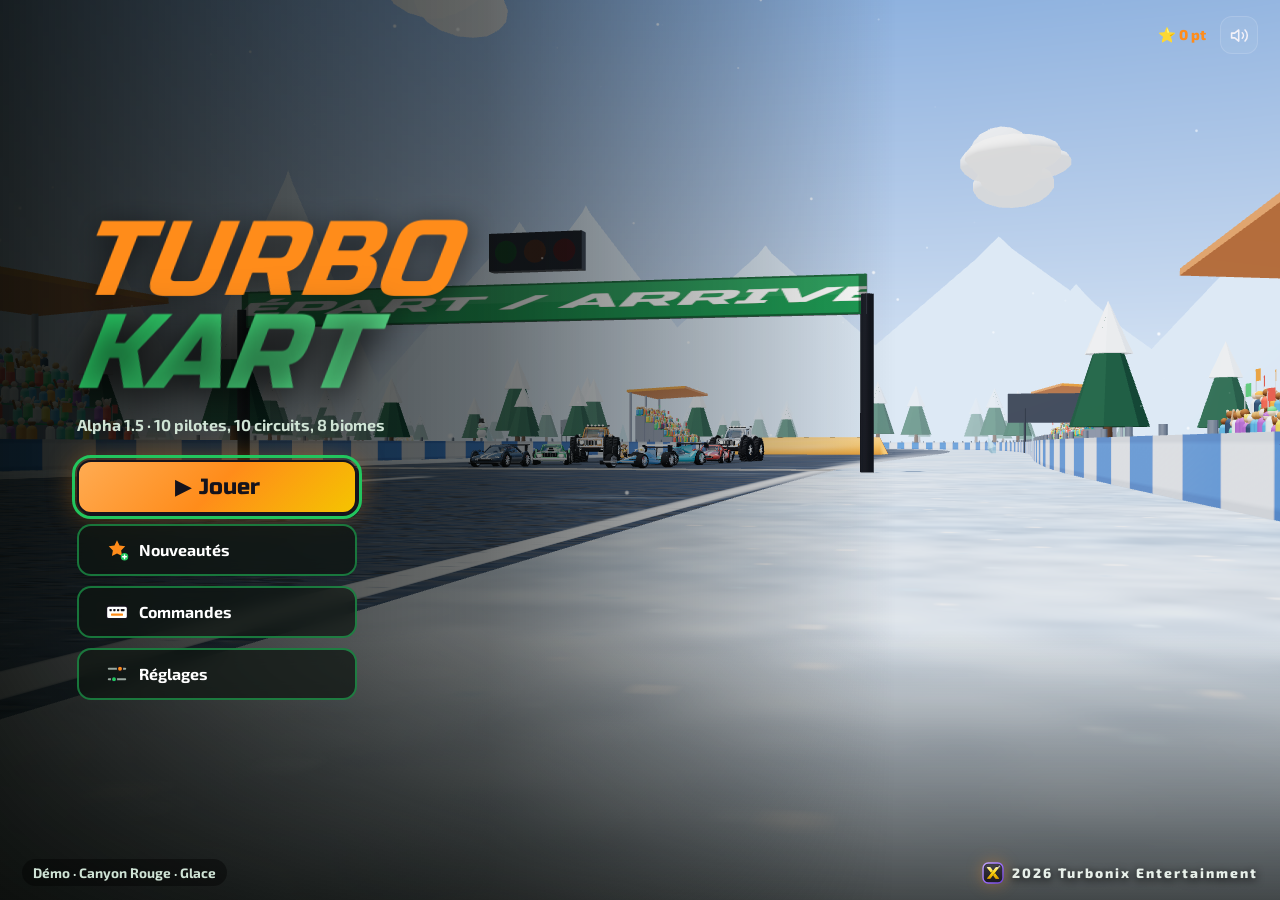
==== commit 88f57164: "TurboKart Alpha 1.5 : 10 pilotes, montagne en relief, 4 biomes et 5 circuits - Nouveau nom TurboKart" ====
--- a/src/index.html
+++ b/src/index.html
@@ -4,8 +4,12 @@
     <meta charset="UTF-8">
     <meta name="viewport" content="width=device-width, initial-scale=1, viewport-fit=cover">
     <meta name="theme-color" content="#0d0c12">
-    <title>Kart Racing — Turbonix</title>
+    <title>TurboKart — Alpha 1.5</title>
     <link rel="icon" href="./logo.svg" type="image/svg+xml">
+    <!-- Polices du jeu (en ligne) ; hors ligne, Outfit prend le relais -->
+    <link rel="preconnect" href="https://fonts.googleapis.com">
+    <link rel="preconnect" href="https://fonts.gstatic.com" crossorigin>
+    <link rel="stylesheet" href="https://fonts.googleapis.com/css2?family=Exo+2:ital,wght@0,500;0,700;0,800;0,900;1,800;1,900&family=Russo+One&display=swap">
     <script>
         // Applique le thème avant l'affichage pour éviter un flash
         (function () {
@@ -25,9 +29,8 @@
     <!-- =================== CHARGEMENT =================== -->
     <div id="loading" role="status" aria-live="polite">
         <div class="load-inner">
-            <img class="load-logo" src="./logo.svg" alt="" width="84" height="84">
-            <div class="load-title">Kart <span>Racing</span></div>
-            <div id="load-sub" class="load-sub">Turbonix Entertainment</div>
+            <div class="load-title">Turbo<span>Kart</span></div>
+            <div id="load-sub" class="load-sub">Alpha 1.5</div>
             <div class="load-track">
                 <div class="load-road"></div>
                 <div id="load-car" class="load-car" aria-hidden="true">
@@ -38,14 +41,14 @@
             <div class="load-row"><span id="load-label">Démarrage</span><span id="load-pct">0 %</span></div>
             <p id="load-tip" class="load-tip"></p>
         </div>
-        <p class="load-studio">Turbonix Entertainment</p>
+        <p class="load-studio studio-mark"><img src="./logo.svg" alt="" width="22" height="22">2026 Turbonix Entertainment</p>
     </div>
 
     <!-- =================== ÉCRAN TITRE =================== -->
     <div id="title" class="title-screen" hidden>
         <div class="title-vignette" aria-hidden="true"></div>
         <div class="title-top">
-            <span class="logo"><img src="./logo.svg" alt="Logo Turbonix" width="44" height="44"></span>
+            <span></span>
             <div class="title-top-right">
                 <span id="title-points" class="points-pill"></span>
                 <button id="title-sound" class="hbtn" title="Sons" aria-label="Activer ou couper les sons">
@@ -55,8 +58,8 @@
             </div>
         </div>
         <div class="title-main">
-            <h1 class="game-logo"><span class="l1">KART</span><span class="l2">RACING</span></h1>
-            <p class="title-version"><span id="title-version"></span> · <span id="title-tagline">10 objets, 4 biomes, 7 bolides</span></p>
+            <h1 class="game-logo"><span class="l1">TURBO</span><span class="l2">KART</span></h1>
+            <p class="title-version"><span id="title-version"></span> · <span id="title-tagline">10 pilotes, 10 circuits, 8 biomes</span></p>
             <nav class="title-menu" aria-label="Menu principal">
                 <button id="t-play" class="btn btn-primary">▶ Jouer</button>
                 <button id="t-news" class="btn title-btn"><span data-icon="news"></span>Nouveautés</button>
@@ -66,7 +69,7 @@
         </div>
         <div class="title-bottom">
             <span id="demo-tag" class="demo-tag"></span>
-            <span class="title-studio">Turbonix Entertainment</span>
+            <span class="title-studio studio-mark"><img src="./logo.svg" alt="" width="22" height="22">2026 Turbonix Entertainment</span>
         </div>
     </div>
 
@@ -78,7 +81,7 @@
             <div class="header-inner">
                 <div class="header-left">
                     <button id="btn-home" class="hbtn" title="Accueil" aria-label="Retour à l'accueil"><svg viewBox="0 0 24 24"><path d="M15 18l-6-6 6-6"/></svg></button>
-                    <h1 class="site-title">Kart <span>Racing</span> <small id="version" class="version-tag"></small></h1>
+                    <h1 class="site-title">Turbo<span>Kart</span> <small id="version" class="version-tag"></small></h1>
                 </div>
                 <div class="header-right">
                     <span id="points-display" class="points-pill" title="Points de médailles"></span>
@@ -96,7 +99,6 @@
                         <span class="theme-icon sun">☀️</span>
                         <span class="theme-icon moon">🌙</span>
                     </button>
-                    <span class="logo" aria-label="Turbonix Entertainment"><img src="./logo.svg" alt="Logo Turbonix" width="44" height="44"></span>
                 </div>
             </div>
         </header>
@@ -122,9 +124,30 @@
                 <p class="hint">Astuce : <kbd>Maj</kbd> pour un saut synchro, maintiens-le en tournant pour drifter · <kbd>E</kbd> lance un objet</p>
             </section>
 
+            <section class="card full pilot-card">
+                <div class="card-head"><h2>Pilote <span id="pilot-label" class="muted"></span></h2><span class="muted small">Chaque pilote change les stats et a son propre talent</span></div>
+                <div class="pilot-layout">
+                    <div class="pilot-show">
+                        <img id="pilot-portrait" class="pilot-portrait" alt="">
+                        <div class="pilot-info">
+                            <strong id="pilot-name"></strong>
+                            <small id="pilot-title"></small>
+                            <div id="pilot-perk" class="pilot-perk"></div>
+                            <div id="pilot-mods" class="pilot-mods"></div>
+                            <h3>Apparence</h3>
+                            <div id="skin-tabs" class="presets" role="radiogroup" aria-label="Apparence du pilote"></div>
+                        </div>
+                    </div>
+                    <div id="pilot-grid" class="pilot-grid" role="radiogroup" aria-label="Pilote"></div>
+                </div>
+            </section>
+
             <section class="card">
                 <div class="card-head"><h2>Véhicule <span id="player-label" class="muted"></span></h2></div>
                 <div id="vehicle-grid" class="vehicle-grid" role="radiogroup" aria-label="Véhicule"></div>
+                <h3>Roues</h3>
+                <div id="wheel-tabs" class="wheel-grid" role="radiogroup" aria-label="Type de roues"></div>
+                <p id="wheel-desc" class="muted small"></p>
                 <div id="carStatsDisplay" class="bars car-bars"></div>
                 <div class="divider">
                     <h3 class="first-h3">Couleur</h3>
@@ -133,6 +156,7 @@
                 <div id="p2-panel" class="divider" hidden>
                     <h3 class="first-h3">Joueur 2</h3>
                     <div class="options-row">
+                        <label class="field">Pilote <select id="p2-character" class="select"></select></label>
                         <label class="field">Véhicule <select id="p2-vehicle" class="select"></select></label>
                         <label class="field">Couleur <select id="p2-color" class="select"></select></label>
                     </div>
@@ -156,12 +180,13 @@
                             <option value="20">20 tours</option>
                         </select>
                     </label>
-                    <label id="bots-field" class="field">Adversaires
-                        <select id="botCount" class="select">
-                            <option value="0">Aucun</option>
-                            <option value="1">1</option>
-                            <option value="3">3</option>
-                            <option value="5">5</option>
+                    <label id="bots-field" class="field">Pilotes en course
+                        <select id="racerCount" class="select">
+                            <option value="4">4 pilotes</option>
+                            <option value="5">5 pilotes</option>
+                            <option value="6">6 pilotes</option>
+                            <option value="7">7 pilotes</option>
+                            <option value="8">8 pilotes</option>
                         </select>
                     </label>
                     <label id="diff-field" class="field">Difficulté
@@ -182,7 +207,7 @@
         </main>
 
         <footer class="site-footer">
-            <p><span id="year"></span> Turbonix Entertainment. Tous droits réservés.</p>
+            <p class="studio-mark"><img src="./logo.svg" alt="Logo Turbonix" width="26" height="26">2026 Turbonix Entertainment</p>
         </footer>
     </div>
 
@@ -199,6 +224,7 @@
         <div class="cine-bar top"></div>
         <div class="cine-bar bottom"></div>
         <div class="intro-card">
+            <img id="intro-portrait" class="intro-portrait" alt="">
             <small id="intro-kicker"></small>
             <strong id="intro-track"></strong>
             <span id="intro-biome"></span>
@@ -274,7 +300,7 @@
                     <h3>🎮 Manette</h3>
                     <p class="muted small">Gâchette droite ou A : accélérer. Gâchette gauche ou B : freiner. Stick : tourner. Bumper : saut synchro et drift. X : objet. Y : grand saut. Start : pause.</p>
                     <h3>💡 Astuces</h3>
-                    <p class="muted small">Le saut synchro passe par-dessus les flaques. Garde le drift dans un virage : la fumée passe au vert puis à l'orange, relâche pour un boost. Sur la glace, freine plus tôt.</p>
+                    <p class="muted small">Le saut synchro passe par-dessus les flaques. Une flaque ne fait glisser qu'une fois : tant que tu restes dedans, tu ne repars pas en tête-à-queue. Garde le drift dans un virage : la fumée passe au vert puis à l'orange, relâche pour un boost. En montagne, prends de l'élan dans les descentes.</p>
                 </div>
             </div>
             <div class="row"><button id="help-close" class="btn btn-primary">Fermer</button></div>
@@ -325,7 +351,7 @@
     <script type="text/markdown" id="changelog-src"></script>
     <!-- /build:changelog -->
 
-    <noscript><p style="color:#fff;padding:20px">Kart Racing a besoin de JavaScript pour fonctionner.</p></noscript>
+    <noscript><p style="color:#fff;padding:20px">TurboKart a besoin de JavaScript pour fonctionner.</p></noscript>
 
     <!-- build:importmap -->
     <script type="importmap">{ "imports": { "three": "../vendor/three.module.js" } }</script>
--- a/src/style.css
+++ b/src/style.css
@@ -1,7 +1,7 @@
 /* ============================================================
-   Kart Racing : ce qui est propre au jeu. Le style commun des
+   TurboKart : ce qui est propre au jeu. Le style commun des
    jeux Turbonix est dans turbonix.css (ne pas le modifier ici).
-   Les couleurs de Kart Racing sont l'orange et le vert : elles
+   Les couleurs de TurboKart sont l'orange et le vert : elles
    remplacent ici les variables jaune et mauve de la charte.
    ============================================================ */
 @font-face {
@@ -13,6 +13,9 @@
 }
 
 :root {
+    /* Polices : Exo 2 pour le texte, Russo One pour les titres et les chiffres de course (Outfit hors ligne) */
+    --font: "Exo 2", "Outfit", "Segoe UI", system-ui, -apple-system, sans-serif;
+    --display: "Russo One", "Exo 2", "Outfit", "Segoe UI", sans-serif;
     --yellow: #ff8c1a; --yellow-light: #ffab52; --yellow-dark: #e06d00;
     --mauve: #22c55e; --mauve-light: #86efac; --mauve-dark: #15803d; --mauve-deep: #0d3b21;
     --mauve-soft: rgba(34, 197, 94, 0.14);
@@ -66,8 +69,6 @@
 #loading { position: fixed; inset: 0; z-index: 80; display: flex; flex-direction: column; align-items: center; justify-content: center; background: radial-gradient(900px 500px at 50% 40%, #16301f, #070a08 70%); color: #f3f1f8; transition: opacity .38s var(--ease); }
 #loading.done { opacity: 0; pointer-events: none; }
 .load-inner { width: min(460px, calc(100vw - 40px)); display: flex; flex-direction: column; align-items: center; gap: 10px; text-align: center; }
-.load-logo { filter: drop-shadow(0 0 24px rgba(255, 140, 26, .45)); animation: load-logo 2.4s ease-in-out infinite; }
-@keyframes load-logo { 50% { transform: translateY(-6px) rotate(-4deg); } }
 .load-title { font-size: clamp(2rem, 7vw, 2.9rem); font-weight: 900; letter-spacing: 1px; }
 .load-title span, .game-logo .l2 { background: linear-gradient(120deg, #22c55e, #86efac 60%, #ff8c1a); -webkit-background-clip: text; background-clip: text; color: transparent; }
 .load-sub { color: #b9c9bd; font-weight: 700; min-height: 1.3em; }
@@ -81,6 +82,8 @@
 .load-row { width: 100%; display: flex; justify-content: space-between; font-size: .85rem; color: #b9c9bd; font-weight: 700; font-variant-numeric: tabular-nums; }
 .load-tip { margin-top: 14px; color: #dfe9e2; font-size: .92rem; line-height: 1.45; min-height: 2.9em; }
 .load-studio { position: absolute; bottom: 22px; font-weight: 800; letter-spacing: 2px; color: #8fa596; font-size: .85rem; }
+.studio-mark { display: inline-flex; align-items: center; justify-content: center; gap: 8px; }
+.studio-mark img { filter: drop-shadow(0 0 8px rgba(255, 140, 26, .35)); }
 
 /* ---------- Écran titre (par-dessus la course de démonstration) ---------- */
 .title-screen { position: fixed; inset: 0; z-index: 10; display: flex; flex-direction: column; color: #fff; pointer-events: none; }
@@ -349,9 +352,78 @@
 @keyframes medal-in { from { opacity: 0; transform: scale(.2) rotate(-25deg); } }
 .unlock { background: var(--mauve-soft); border-left: 4px solid var(--mauve); border-radius: 10px; padding: 9px 12px; font-weight: 800; text-align: center; animation: tx-reveal .5s var(--spring) .5s both; }
 
+/* ---------- Typographie de course (Alpha 1.5) ---------- */
+.game-logo, .site-title, .load-title, .card-head h2, .result-title, .count-num, .hud-pos, .gauge-val, .toast-hud,
+.intro-card strong, #finish-banner span, #finish-banner small, .btn-primary, .wrong-way, .pilot-info strong, .medal-big, .standings i { font-family: var(--display); font-weight: 400; }
+.game-logo { letter-spacing: 1px; }
+.game-logo .l1, .game-logo .l2 { font-style: italic; }
+.hud-box { font-family: var(--display); font-weight: 400; letter-spacing: .5px; font-size: .95rem; }
+.hud-box small { font-family: var(--font); font-weight: 800; }
+.hud-pos { font-size: 2.6rem; padding: 2px 14px 4px; font-style: italic; background: linear-gradient(180deg, rgba(10,14,11,.85), rgba(40,20,0,.75)); color: #fff; -webkit-text-stroke: 1px rgba(0,0,0,.4); text-shadow: 0 3px 0 #e06d00, 0 0 18px rgba(255,140,26,.6); }
+.hud-pos sup { font-size: 1rem; color: #ffcf99; text-shadow: none; }
+.gauge-val { font-size: 2.1rem; font-style: italic; text-shadow: 0 2px 0 rgba(0,0,0,.6), 0 0 14px rgba(255,140,26,.45); }
+.toast-hud { font-size: 1.7rem; font-style: italic; letter-spacing: .5px; -webkit-text-stroke: 1px rgba(0,0,0,.35); text-shadow: 0 3px 0 rgba(0,0,0,.45), 0 0 18px rgba(0,0,0,.6); }
+.toast-hud.info { font-family: var(--font); font-weight: 900; font-style: normal; -webkit-text-stroke: 0; }
+.toast-hud.with-avatar { display: inline-flex; align-items: center; gap: 10px; padding: 4px 16px 4px 4px; border-radius: 999px; background: rgba(10,14,11,.7); border: 1px solid rgba(255,255,255,.18); backdrop-filter: blur(6px); -webkit-backdrop-filter: blur(6px); }
+.toast-hud.with-avatar img { width: 46px; height: 46px; border-radius: 50%; background: radial-gradient(circle at 50% 35%, #3b4a3f, #121815); border: 2px solid currentColor; }
+.count-num { font-style: italic; -webkit-text-stroke: 2px rgba(0,0,0,.35); }
+.wrong-way { font-weight: 400; font-style: italic; }
+.hud-me { display: flex; align-items: center; gap: 8px; padding: 3px 12px 3px 3px; border-radius: 999px; background: rgba(10,14,11,.72); border: 1px solid rgba(255,140,26,.5); align-self: flex-start; backdrop-filter: blur(8px); -webkit-backdrop-filter: blur(8px); }
+.hud-me img { width: 40px; height: 40px; border-radius: 50%; background: radial-gradient(circle at 50% 35%, #ff8c1a55, #121815 70%); }
+.hud-me b { display: block; font-family: var(--display); font-weight: 400; font-size: .95rem; line-height: 1.05; }
+.hud-me small { color: #86efac; font-weight: 800; font-size: .66rem; text-transform: uppercase; letter-spacing: .6px; }
+.standings { list-style: none; margin: 4px 0 0; padding: 0; display: flex; flex-direction: column; gap: 2px; }
+.standings li { display: flex; align-items: center; gap: 6px; padding: 1px 10px 1px 2px; border-radius: 999px; background: rgba(10,14,11,.6); border-left: 3px solid var(--c); font-size: .78rem; font-weight: 800; width: 150px; animation: tx-reveal .3s var(--ease); }
+.standings li.me { background: rgba(255,140,26,.55); color: #fff; }
+.standings i { font-style: normal; width: 16px; text-align: center; color: #ffcf99; }
+.standings img { width: 24px; height: 24px; border-radius: 50%; background: #121815; }
+.standings span { white-space: nowrap; overflow: hidden; text-overflow: ellipsis; }
+.intro-portrait { width: 120px; height: 120px; border-radius: 50%; margin-bottom: 8px; background: radial-gradient(circle at 50% 35%, rgba(255,140,26,.55), rgba(10,14,11,.8) 70%); border: 3px solid #ff8c1a; box-shadow: 0 0 30px rgba(255,140,26,.5); }
+
+/* ---------- Choix du pilote ---------- */
+.pilot-layout { display: grid; grid-template-columns: minmax(260px, 1fr) 1.4fr; gap: 16px; align-items: start; }
+.pilot-show { --c: #ff8c1a; display: grid; grid-template-columns: 150px 1fr; gap: 12px; align-items: center; padding: 12px; border-radius: 18px; background: radial-gradient(circle at 20% 30%, color-mix(in srgb, var(--c) 35%, transparent), transparent 60%), var(--surface-2); border: 1.5px solid color-mix(in srgb, var(--c) 55%, transparent); }
+.pilot-portrait { width: 150px; height: 150px; border-radius: 50%; background: radial-gradient(circle at 50% 35%, color-mix(in srgb, var(--c) 55%, transparent), #101512 72%); box-shadow: 0 10px 30px rgba(0,0,0,.35), inset 0 0 0 3px color-mix(in srgb, var(--c) 70%, #fff); }
+.pilot-portrait.pop { animation: pilot-pop .5s var(--spring); }
+@keyframes pilot-pop { from { transform: scale(.7) rotate(-8deg); opacity: .3; } }
+.pilot-info { display: flex; flex-direction: column; gap: 4px; min-width: 0; }
+.pilot-info strong { font-size: 1.6rem; line-height: 1; color: var(--c); filter: brightness(1.1); }
+.pilot-info small { color: var(--muted); font-weight: 700; }
+.pilot-info h3 { margin: 8px 0 2px; font-size: .85rem; }
+.pilot-perk { font-size: .82rem; line-height: 1.35; }
+.pilot-perk b { color: var(--yellow); }
+.pilot-mods { display: flex; flex-wrap: wrap; gap: 4px; }
+.pilot-mods span { font-size: .72rem; font-weight: 800; padding: 2px 8px; border-radius: 999px; }
+.pilot-mods .up, .car-bars .up { color: #16a34a; }
+.pilot-mods .up { background: rgba(34,197,94,.15); }
+.pilot-mods .down, .car-bars .down { color: #dc2626; }
+.pilot-mods .down { background: rgba(220,38,38,.12); }
+.pilot-grid { display: grid; grid-template-columns: repeat(5, 1fr); gap: 8px; }
+.pilot-btn { --c: #ff8c1a; position: relative; padding: 4px 4px 6px; border-radius: 14px; border: 1.5px solid var(--border); background: linear-gradient(180deg, color-mix(in srgb, var(--c) 22%, transparent), var(--surface-2) 70%); display: flex; flex-direction: column; align-items: center; gap: 2px; font-size: .74rem; font-weight: 800; transition: transform .3s var(--spring), border-color .2s, box-shadow .2s; }
+.pilot-btn img, .pilot-btn .thumb-ph { width: 100%; aspect-ratio: 1; object-fit: contain; transition: transform .35s var(--spring); }
+.pilot-btn:hover { border-color: var(--c); transform: translateY(-3px); }
+.pilot-btn:hover img { transform: scale(1.08) rotate(-3deg); }
+.pilot-btn.active { border-color: var(--yellow); box-shadow: 0 0 16px var(--orange-glow); }
+.pname { white-space: nowrap; overflow: hidden; text-overflow: ellipsis; max-width: 100%; }
+.skin-chip.skin-or { background: linear-gradient(120deg, #b8860b, #ffe08a, #f5c242, #b8860b); color: #3a2a00; border-color: #e0a91a; }
+.skin-chip.skin-nuit { background: #15131c; color: #e8e6f0; border-color: #3a3550; }
+.skin-chip.active { outline: 3px solid var(--yellow); outline-offset: 2px; }
+.skin-chip.skin-classique.active { outline: none; }
+.wheel-grid { display: grid; grid-template-columns: repeat(3, 1fr); gap: 6px; }
+.wheel-btn { display: flex; align-items: center; justify-content: center; gap: 6px; padding: 7px 4px; border-radius: 12px; border: 1.5px solid var(--border); background: var(--surface-2); font-size: .76rem; font-weight: 800; transition: transform .3s var(--spring), border-color .2s, background .2s; }
+.wheel-btn .icon { width: 24px; height: 24px; transition: transform .5s var(--spring); }
+.wheel-btn:hover { border-color: var(--mauve); transform: translateY(-2px); }
+.wheel-btn:hover .icon { transform: rotate(120deg); }
+.wheel-btn.active { border-color: var(--yellow); background: rgba(255,140,26,.12); box-shadow: 0 0 14px var(--orange-glow); }
+.res-table td.who { display: flex; align-items: center; gap: 8px; }
+.res-table td.who img { width: 30px; height: 30px; border-radius: 50%; background: radial-gradient(circle at 50% 35%, #ff8c1a44, #101512 72%); }
+.res-table td.who em { color: var(--muted); font-style: normal; font-weight: 600; }
+.res-table td.rk { font-family: var(--display); }
+
 /* ---------- Petits écrans ---------- */
 @media (max-width: 899px) {
-    .res-grid, .help-grid { grid-template-columns: 1fr; }
+    .res-grid, .help-grid, .pilot-layout { grid-template-columns: 1fr; }
+    .standings { display: none; }
     #minimap { width: 104px; height: 104px; top: 54px; right: 10px; }
     .gauge { width: 108px; height: 108px; }
     .gauge-val { font-size: 1.55rem; }
@@ -366,6 +438,10 @@
     .showroom-label { padding: 0 44px; }
     .version-tag { display: none; }
     .biome-grid { grid-template-columns: repeat(3, 1fr); }
+    .pilot-grid { gap: 4px; }
+    .pilot-show { grid-template-columns: 96px 1fr; }
+    .pilot-portrait { width: 96px; height: 96px; }
+    .pname { font-size: .62rem; }
     .title-menu .btn, .title-btn { min-width: 0; width: 100%; }
     .title-main { max-width: none; }
     .title-vignette { background: linear-gradient(0deg, rgba(5,8,6,.9) 10%, rgba(5,8,6,.45) 60%, rgba(5,8,6,.3)); }
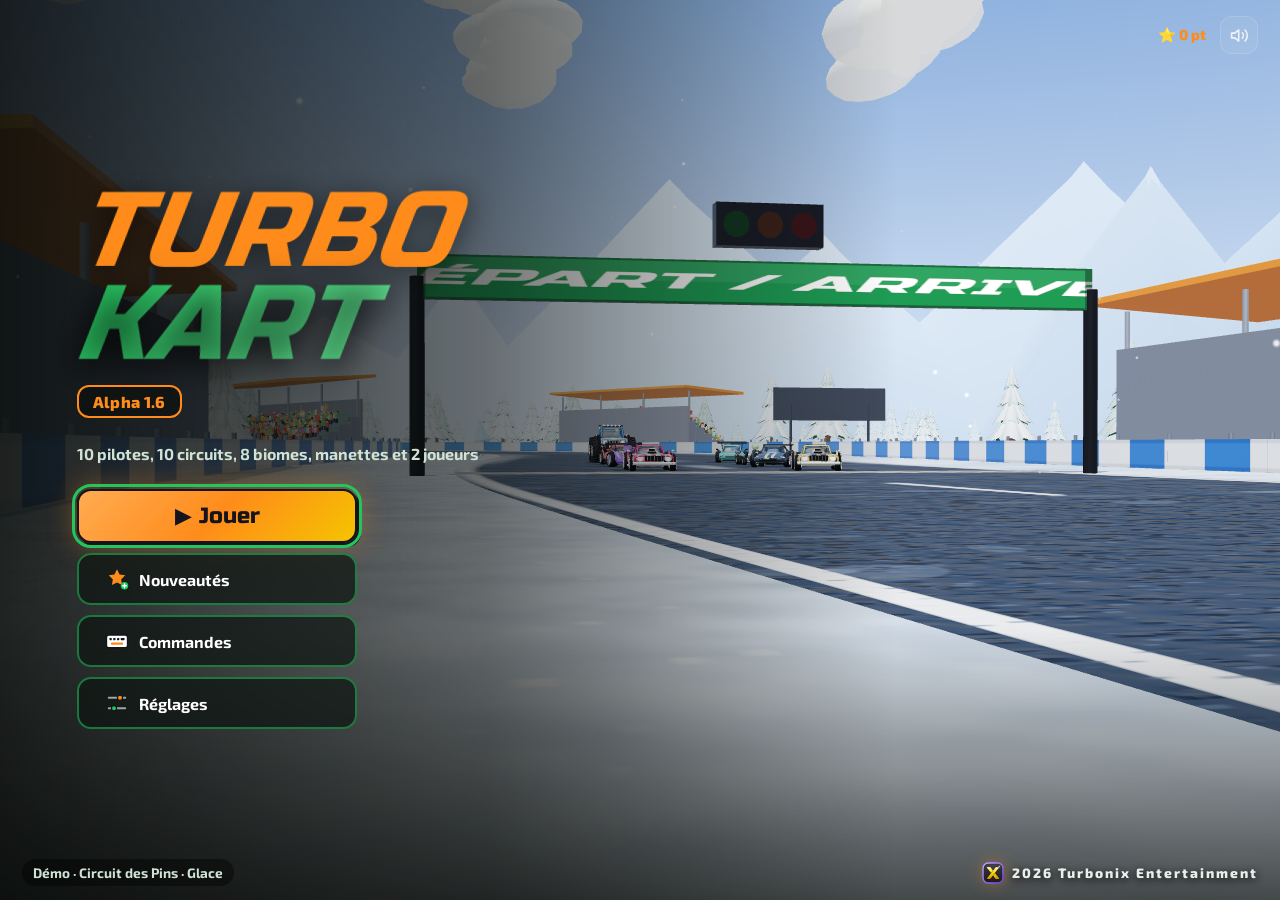
==== commit 32594d9e: "TurboKart Alpha 1.6 : manettes, 2 joueurs, nouveaux pilotes, optimisation - Manettes (pilotage, menu" ====
--- a/src/index.html
+++ b/src/index.html
@@ -4,7 +4,7 @@
     <meta charset="UTF-8">
     <meta name="viewport" content="width=device-width, initial-scale=1, viewport-fit=cover">
     <meta name="theme-color" content="#0d0c12">
-    <title>TurboKart — Alpha 1.5</title>
+    <title>TurboKart — Alpha 1.6</title>
     <link rel="icon" href="./logo.svg" type="image/svg+xml">
     <!-- Polices du jeu (en ligne) ; hors ligne, Outfit prend le relais -->
     <link rel="preconnect" href="https://fonts.googleapis.com">
@@ -29,8 +29,8 @@
     <!-- =================== CHARGEMENT =================== -->
     <div id="loading" role="status" aria-live="polite">
         <div class="load-inner">
-            <div class="load-title">Turbo<span>Kart</span></div>
-            <div id="load-sub" class="load-sub">Alpha 1.5</div>
+            <div class="load-title">Turbo<span>Kart</span> <button id="load-version" class="version-badge" type="button" title="Voir les nouveautés"></button></div>
+            <div id="load-sub" class="load-sub">Alpha 1.6</div>
             <div class="load-track">
                 <div class="load-road"></div>
                 <div id="load-car" class="load-car" aria-hidden="true">
@@ -58,8 +58,11 @@
             </div>
         </div>
         <div class="title-main">
-            <h1 class="game-logo"><span class="l1">TURBO</span><span class="l2">KART</span></h1>
-            <p class="title-version"><span id="title-version"></span> · <span id="title-tagline">10 pilotes, 10 circuits, 8 biomes</span></p>
+            <div class="logo-row">
+                <h1 class="game-logo"><span class="l1">TURBO</span><span class="l2">KART</span></h1>
+                <button id="title-version" class="version-badge big" type="button" title="Voir les nouveautés de toutes les versions"></button>
+            </div>
+            <p class="title-version"><span id="title-tagline">10 pilotes, 10 circuits, 8 biomes, manettes et 2 joueurs</span></p>
             <nav class="title-menu" aria-label="Menu principal">
                 <button id="t-play" class="btn btn-primary">▶ Jouer</button>
                 <button id="t-news" class="btn title-btn"><span data-icon="news"></span>Nouveautés</button>
@@ -81,7 +84,8 @@
             <div class="header-inner">
                 <div class="header-left">
                     <button id="btn-home" class="hbtn" title="Accueil" aria-label="Retour à l'accueil"><svg viewBox="0 0 24 24"><path d="M15 18l-6-6 6-6"/></svg></button>
-                    <h1 class="site-title">Turbo<span>Kart</span> <small id="version" class="version-tag"></small></h1>
+                    <h1 class="site-title">Turbo<span>Kart</span></h1>
+                    <button id="version" class="version-badge" type="button" title="Voir les nouveautés de toutes les versions"></button>
                 </div>
                 <div class="header-right">
                     <span id="points-display" class="points-pill" title="Points de médailles"></span>
@@ -121,7 +125,8 @@
                 <div class="actions start-actions">
                     <button id="start-btn" class="btn btn-primary">🏁 Lance la course !</button>
                 </div>
-                <p class="hint">Astuce : <kbd>Maj</kbd> pour un saut synchro, maintiens-le en tournant pour drifter · <kbd>E</kbd> lance un objet</p>
+                <p class="hint">Astuce : <kbd>Maj</kbd> pour un saut synchro, maintiens-le en tournant pour drifter · <kbd>E</kbd> lance un objet · maintiens <kbd>R</kbd> pour regarder derrière</p>
+                <p id="pad-solo" class="hint pad-solo"></p>
             </section>
 
             <section class="card full pilot-card">
@@ -159,7 +164,9 @@
                         <label class="field">Pilote <select id="p2-character" class="select"></select></label>
                         <label class="field">Véhicule <select id="p2-vehicle" class="select"></select></label>
                         <label class="field">Couleur <select id="p2-color" class="select"></select></label>
+                        <label class="field wide-field">Commandes <select id="duel-controls" class="select"></select></label>
                     </div>
+                    <p id="pad-status" class="muted small"></p>
                 </div>
             </section>
 
@@ -286,7 +293,8 @@
                         <tr><td>Drift</td><td>garde <kbd>Maj</kbd> en tournant</td></tr>
                         <tr><td>Lancer un objet</td><td><kbd>E</kbd></td></tr>
                         <tr><td>Grand saut (Monster Truck)</td><td><kbd>Espace</kbd></td></tr>
-                        <tr><td>Retour sur la piste</td><td><kbd>R</kbd></td></tr>
+                        <tr><td>Retour sur la piste</td><td>appui court sur <kbd>R</kbd></td></tr>
+                        <tr><td>Regarder derrière</td><td>maintiens <kbd>R</kbd></td></tr>
                         <tr><td>Changer de caméra</td><td><kbd>C</kbd></td></tr>
                         <tr><td>Pause / Son</td><td><kbd>Échap</kbd> / <kbd>M</kbd></td></tr>
                     </table>
@@ -294,11 +302,20 @@
                 <div>
                     <h3>👥 2 joueurs</h3>
                     <table class="keys">
-                        <tr><td>J1</td><td><kbd>Z</kbd><kbd>Q</kbd><kbd>S</kbd><kbd>D</kbd>, <kbd>Maj G</kbd> saut et drift, <kbd>E</kbd> objet, <kbd>Espace</kbd> grand saut, <kbd>R</kbd> retour</td></tr>
-                        <tr><td>J2</td><td><kbd>↑</kbd><kbd>←</kbd><kbd>↓</kbd><kbd>→</kbd>, <kbd>Maj D</kbd> saut et drift, <kbd>L</kbd> objet, <kbd>Entrée</kbd> grand saut, <kbd>K</kbd> retour</td></tr>
+                        <tr><td>J1</td><td><kbd>Z</kbd><kbd>Q</kbd><kbd>S</kbd><kbd>D</kbd>, <kbd>Maj G</kbd> saut et drift, <kbd>E</kbd> objet, <kbd>Espace</kbd> grand saut, <kbd>R</kbd> retour ou vue arrière</td></tr>
+                        <tr><td>J2</td><td><kbd>↑</kbd><kbd>←</kbd><kbd>↓</kbd><kbd>→</kbd>, <kbd>Maj D</kbd> saut et drift, <kbd>L</kbd> objet, <kbd>Entrée</kbd> grand saut, <kbd>K</kbd> retour ou vue arrière</td></tr>
                     </table>
+                    <p class="muted small">Au choix dans le menu : clavier + clavier, clavier + manette, ou deux manettes. Avec une manette, l'autre joueur garde tout le clavier.</p>
                     <h3>🎮 Manette</h3>
-                    <p class="muted small">Gâchette droite ou A : accélérer. Gâchette gauche ou B : freiner. Stick : tourner. Bumper : saut synchro et drift. X : objet. Y : grand saut. Start : pause.</p>
+                    <table class="keys">
+                        <tr><td>Accélérer / freiner</td><td>gâchette droite ou <kbd>A</kbd> / gâchette gauche ou <kbd>B</kbd></td></tr>
+                        <tr><td>Tourner</td><td>stick gauche ou croix</td></tr>
+                        <tr><td>Saut synchro et drift</td><td><kbd>LB</kbd> ou <kbd>RB</kbd></td></tr>
+                        <tr><td>Objet / grand saut</td><td><kbd>X</kbd> / <kbd>Y</kbd></td></tr>
+                        <tr><td>Regarder derrière</td><td>stick droit vers toi (ou clic)</td></tr>
+                        <tr><td>Retour sur la piste</td><td><kbd>Select</kbd></td></tr>
+                        <tr><td>Pause, valider, retour</td><td><kbd>Start</kbd>, <kbd>A</kbd>, <kbd>B</kbd></td></tr>
+                    </table>
                     <h3>💡 Astuces</h3>
                     <p class="muted small">Le saut synchro passe par-dessus les flaques. Une flaque ne fait glisser qu'une fois : tant que tu restes dedans, tu ne repars pas en tête-à-queue. Garde le drift dans un virage : la fumée passe au vert puis à l'orange, relâche pour un boost. En montagne, prends de l'élan dans les descentes.</p>
                 </div>
--- a/src/style.css
+++ b/src/style.css
@@ -193,7 +193,7 @@
 #minimap, #pause-btn { transition: opacity .4s; }
 .hud { position: absolute; overflow: hidden; text-shadow: 0 1px 3px rgba(0,0,0,.8); }
 .hud-tl { position: absolute; top: 12px; left: 12px; display: flex; flex-direction: column; gap: 5px; }
-.hud-box { background: rgba(10,14,11,.72); backdrop-filter: blur(8px); -webkit-backdrop-filter: blur(8px); padding: 5px 12px; border-radius: 10px; border: 1px solid rgba(34,197,94,.32); font-weight: 700; font-size: .88rem; font-variant-numeric: tabular-nums; }
+.hud-box { background: rgba(10,14,11,.72); padding: 5px 12px; border-radius: 10px; border: 1px solid rgba(34,197,94,.32); font-weight: 700; font-size: .88rem; font-variant-numeric: tabular-nums; }
 .hud-box small { color: #b6c7ba; font-weight: 600; font-size: .68rem; margin-right: 6px; text-transform: uppercase; letter-spacing: .6px; }
 .hud-pos { font-size: 2rem; font-weight: 900; line-height: 1.1; color: #ff8c1a; align-self: flex-start; border-color: rgba(255,140,26,.5); }
 .hud-pos sup { font-size: .9rem; }
@@ -218,7 +218,7 @@
 .gauge.boosting { animation: gauge-shake .12s linear infinite; }
 @keyframes gauge-shake { 25% { transform: translate(-1px, 1px); } 75% { transform: translate(1px, -1px); } }
 
-.item-slot { position: absolute; right: 156px; bottom: 26px; width: 64px; height: 64px; border: 2px solid rgba(34,197,94,.55); border-radius: 18px; background: rgba(10,14,11,.72); backdrop-filter: blur(8px); -webkit-backdrop-filter: blur(8px); display: grid; place-items: center; }
+.item-slot { position: absolute; right: 156px; bottom: 26px; width: 64px; height: 64px; border: 2px solid rgba(34,197,94,.55); border-radius: 18px; background: rgba(10,14,11,.72); display: grid; place-items: center; }
 .slot-ico .icon { width: 42px; height: 42px; vertical-align: middle; }
 .item-slot.full { border-color: #ff8c1a; box-shadow: 0 0 16px rgba(255,140,26,.6); animation: slot-glow 1s ease-in-out infinite alternate; }
 .item-slot.full .slot-ico { animation: slot-pop .4s var(--spring); display: block; }
@@ -251,7 +251,7 @@
 .toast-hud.info { color: #fff; font-size: 1.1rem; }
 @keyframes toast-hud { 0% { opacity: 0; transform: translateY(14px) scale(.75); } 14% { opacity: 1; transform: translateY(0) scale(1.08); } 22% { transform: scale(1); } 75% { opacity: 1; } 100% { opacity: 0; transform: translateY(-14px); } }
 
-#minimap { position: fixed; z-index: 3; top: 12px; right: 62px; width: 150px; height: 150px; background: rgba(10,14,11,.55); backdrop-filter: blur(6px); -webkit-backdrop-filter: blur(6px); border: 1px solid rgba(34,197,94,.32); border-radius: 18px; pointer-events: none; }
+#minimap { position: fixed; z-index: 3; top: 12px; right: 62px; width: 150px; height: 150px; background: rgba(10,14,11,.55); border: 1px solid rgba(34,197,94,.32); border-radius: 18px; pointer-events: none; }
 #minimap.split { left: 50%; right: auto; top: auto; bottom: 12px; width: 120px; height: 120px; transform: translateX(-50%); }
 #pause-btn { position: fixed; z-index: 5; top: 12px; right: 12px; background: rgba(10,14,11,.72); }
 
@@ -295,11 +295,14 @@
 
 /* ---------- Tactile ---------- */
 #touch-controls { position: fixed; inset: auto 0 0 0; z-index: 4; display: flex; justify-content: space-between; align-items: flex-end; padding: 0 12px calc(12px + env(safe-area-inset-bottom)); pointer-events: none; }
-#touch-controls button { pointer-events: auto; width: 62px; height: 62px; border-radius: 50%; background: rgba(10,14,11,.55); border: 2px solid rgba(34,197,94,.55); color: #fff; font-size: 1.35rem; touch-action: none; transition: transform .15s var(--spring); }
-#touch-controls button.gas { width: 76px; height: 76px; background: rgba(255,140,26,.55); border-color: #ff8c1a; }
+#touch-controls button { pointer-events: auto; width: 68px; height: 68px; border-radius: 50%; background: rgba(10,14,11,.55); border: 2px solid rgba(34,197,94,.55); color: #fff; font-size: 1.35rem; touch-action: none; transition: transform .15s var(--spring); }
+#touch-controls button.gas { width: 86px; height: 86px; background: rgba(255,140,26,.55); border-color: #ff8c1a; }
 #touch-controls button.down { background: rgba(255,140,26,.85); transform: scale(.92); }
 .touch-left, .touch-right { display: flex; gap: 8px; align-items: flex-end; }
-.touch-right { flex-wrap: wrap; justify-content: flex-end; max-width: 230px; }
+/* Les flèches de direction : plus grandes, faciles à trouver sans regarder */
+#touch-controls .touch-left { gap: 12px; }
+#touch-controls .touch-left button { width: 92px; height: 92px; font-size: 2rem; border-width: 3px; }
+.touch-right { flex-wrap: wrap; justify-content: flex-end; max-width: 250px; }
 body.touch .gauge { bottom: auto; top: 164px; right: 10px; width: 92px; height: 92px; }
 body.touch .gauge-val { font-size: 1.35rem; }
 body.touch .item-slot { bottom: auto; top: 262px; right: 27px; }
@@ -364,11 +367,11 @@
 .gauge-val { font-size: 2.1rem; font-style: italic; text-shadow: 0 2px 0 rgba(0,0,0,.6), 0 0 14px rgba(255,140,26,.45); }
 .toast-hud { font-size: 1.7rem; font-style: italic; letter-spacing: .5px; -webkit-text-stroke: 1px rgba(0,0,0,.35); text-shadow: 0 3px 0 rgba(0,0,0,.45), 0 0 18px rgba(0,0,0,.6); }
 .toast-hud.info { font-family: var(--font); font-weight: 900; font-style: normal; -webkit-text-stroke: 0; }
-.toast-hud.with-avatar { display: inline-flex; align-items: center; gap: 10px; padding: 4px 16px 4px 4px; border-radius: 999px; background: rgba(10,14,11,.7); border: 1px solid rgba(255,255,255,.18); backdrop-filter: blur(6px); -webkit-backdrop-filter: blur(6px); }
+.toast-hud.with-avatar { display: inline-flex; align-items: center; gap: 10px; padding: 4px 16px 4px 4px; border-radius: 999px; background: rgba(10,14,11,.7); border: 1px solid rgba(255,255,255,.18); }
 .toast-hud.with-avatar img { width: 46px; height: 46px; border-radius: 50%; background: radial-gradient(circle at 50% 35%, #3b4a3f, #121815); border: 2px solid currentColor; }
 .count-num { font-style: italic; -webkit-text-stroke: 2px rgba(0,0,0,.35); }
 .wrong-way { font-weight: 400; font-style: italic; }
-.hud-me { display: flex; align-items: center; gap: 8px; padding: 3px 12px 3px 3px; border-radius: 999px; background: rgba(10,14,11,.72); border: 1px solid rgba(255,140,26,.5); align-self: flex-start; backdrop-filter: blur(8px); -webkit-backdrop-filter: blur(8px); }
+.hud-me { display: flex; align-items: center; gap: 8px; padding: 3px 12px 3px 3px; border-radius: 999px; background: rgba(10,14,11,.72); border: 1px solid rgba(255,140,26,.5); align-self: flex-start; }
 .hud-me img { width: 40px; height: 40px; border-radius: 50%; background: radial-gradient(circle at 50% 35%, #ff8c1a55, #121815 70%); }
 .hud-me b { display: block; font-family: var(--display); font-weight: 400; font-size: .95rem; line-height: 1.05; }
 .hud-me small { color: #86efac; font-weight: 800; font-size: .66rem; text-transform: uppercase; letter-spacing: .6px; }
@@ -420,6 +423,26 @@
 .res-table td.who em { color: var(--muted); font-style: normal; font-weight: 600; }
 .res-table td.rk { font-family: var(--display); }
 
+/* ---------- Alpha 1.6 ---------- */
+/* Étiquette de version encadrée, à côté du logo : un clic ouvre le journal de toutes les versions */
+.version-badge { flex-shrink: 0; padding: 2px 9px; border: 1.5px solid var(--yellow); border-radius: 8px; background: rgba(255,140,26,.12); color: var(--yellow); font-family: var(--font); font-size: .72rem; font-weight: 800; white-space: nowrap; cursor: pointer; letter-spacing: .3px; vertical-align: middle; transition: transform .3s var(--spring), background .2s, color .2s; }
+.version-badge:hover { background: var(--yellow); color: #15131c; transform: translateY(-2px) rotate(-2deg); }
+.version-badge.big { font-size: 1rem; padding: 5px 14px; border-width: 2px; border-radius: 12px; background: rgba(10,14,11,.6); align-self: flex-end; margin-bottom: 12px; animation: tx-reveal .6s var(--ease) .3s both; }
+.logo-row { display: flex; align-items: flex-end; gap: 14px; flex-wrap: wrap; }
+.header-left .version-badge { margin-left: 2px; }
+.load-title .version-badge { font-size: .8rem; }
+.pad-solo:empty { display: none; }
+.pad-solo { color: var(--mauve); font-weight: 700; }
+.wide-field { flex-basis: 100% !important; }
+/* Résultats : un seul tableau complet */
+.res-scroll { overflow-x: auto; margin-top: 8px; }
+.res-table th { text-align: left; padding: 5px 6px; font-size: .7rem; text-transform: uppercase; letter-spacing: .5px; color: var(--muted); white-space: nowrap; }
+.res-table th:last-child, .res-table td:last-child { text-align: right; }
+.res-table td { white-space: nowrap; }
+.res-extra { margin: 10px 0 0; font-size: .82rem; color: var(--muted); font-variant-numeric: tabular-nums; text-align: center; }
+.panel.wide { max-width: 940px; }
+.speed-lines { will-change: opacity; }
+
 /* ---------- Petits écrans ---------- */
 @media (max-width: 899px) {
     .res-grid, .help-grid, .pilot-layout { grid-template-columns: 1fr; }
@@ -436,7 +459,8 @@
     .logo img { width: 32px; height: 32px; }
     .arrow-btn { width: 38px; height: 38px; margin-top: -19px; }
     .showroom-label { padding: 0 44px; }
-    .version-tag { display: none; }
+    .header-left .version-badge { font-size: .62rem; padding: 1px 5px; }
+    .version-badge.big { margin-bottom: 4px; }
     .biome-grid { grid-template-columns: repeat(3, 1fr); }
     .pilot-grid { gap: 4px; }
     .pilot-show { grid-template-columns: 96px 1fr; }
